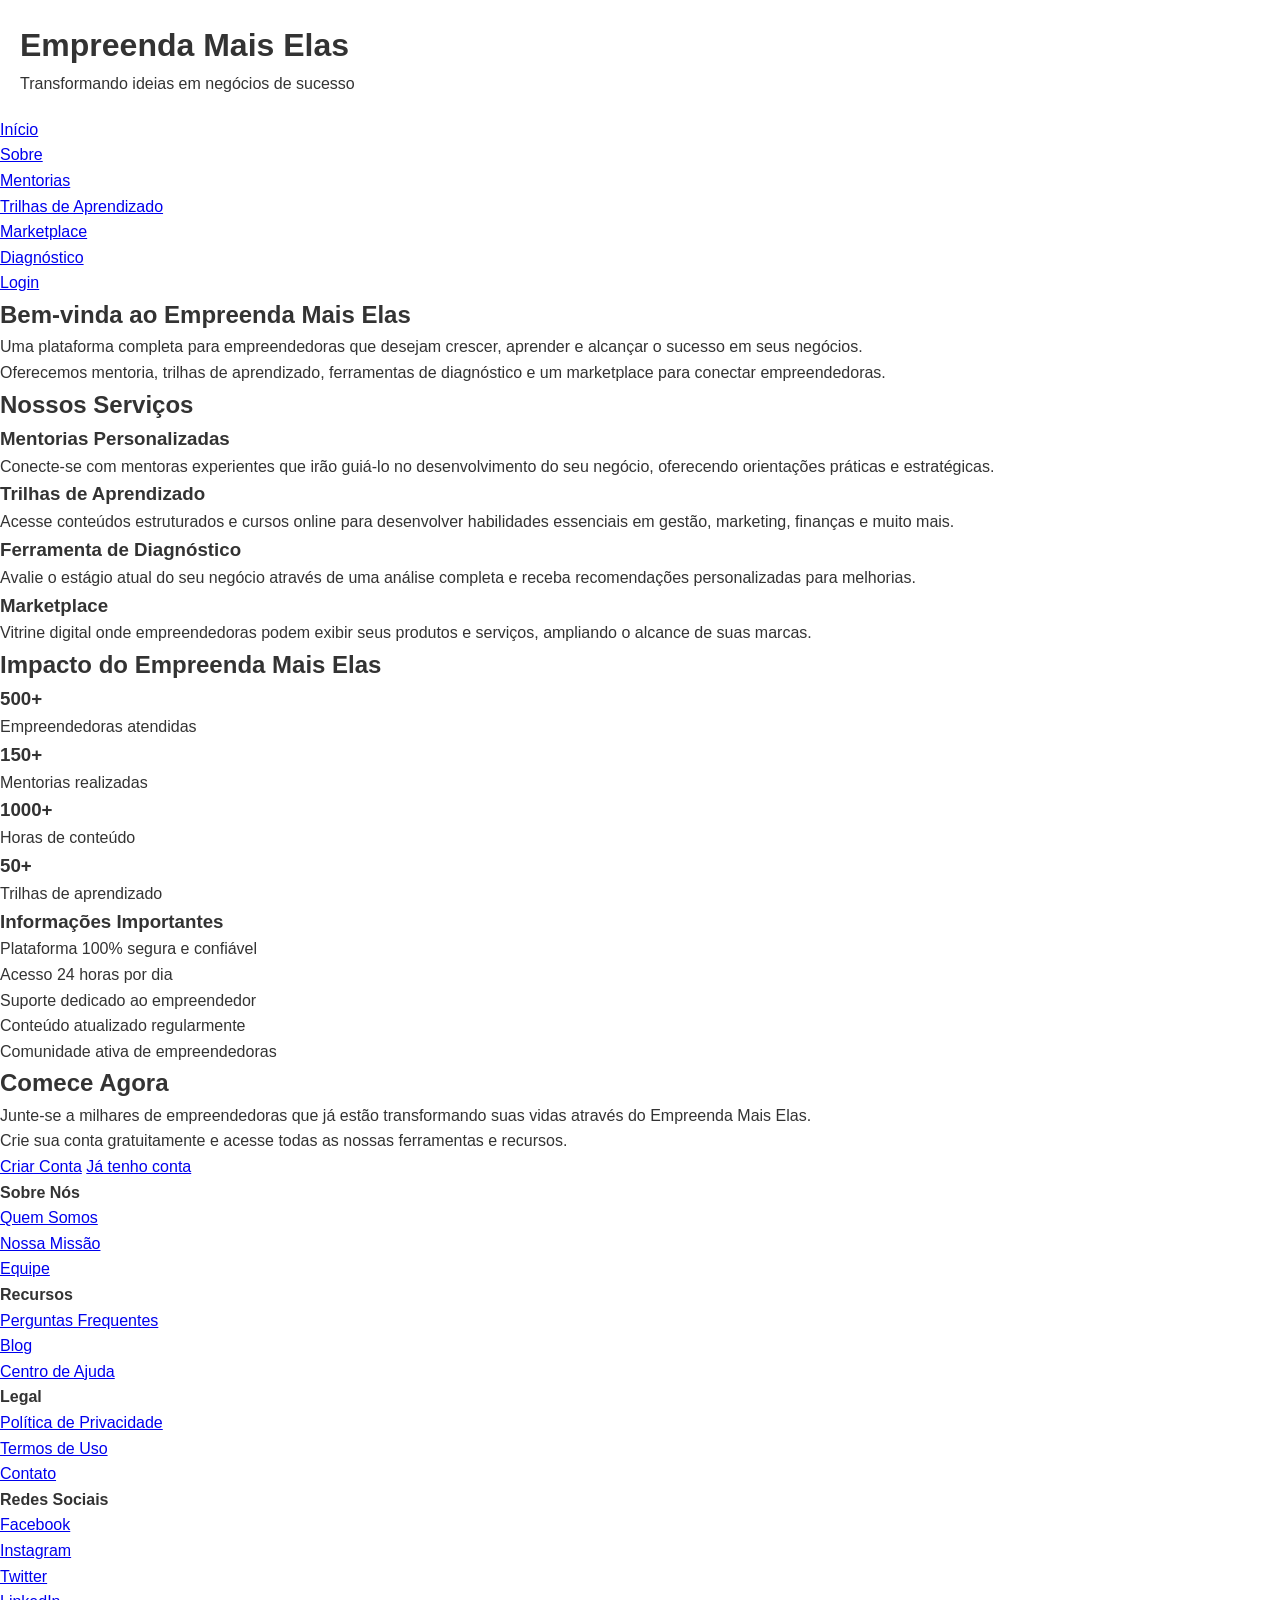
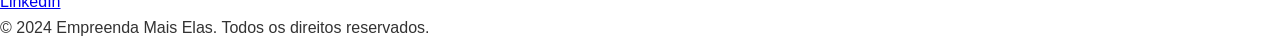
==== index.html @ ef7c49da "feat: adicionar telas em HTML/CSS do Empreenda+ Elas" ====
<!DOCTYPE html>
<html lang="pt-BR">
<head>
    <meta charset="UTF-8">
    <meta name="viewport" content="width=device-width, initial-scale=1.0">
    <meta name="description" content="Empreenda Mais Elas - Plataforma de apoio ao empreendedorismo feminino">
    <title>Empreenda Mais Elas - Plataforma de Empreendedorismo Feminino</title>
    <link rel="stylesheet" href="css/style.css">
</head>
<body>
    <!-- CABEÇALHO -->
    <header>
        <div class="container-header">
            <div class="logo">
                <h1>Empreenda Mais Elas</h1>
            </div>
            <p class="tagline">Transformando ideias em negócios de sucesso</p>
        </div>
    </header>

    <!-- NAVEGAÇÃO -->
    <nav>
        <ul>
            <li><a href="index.html">Início</a></li>
            <li><a href="paginas/sobre.html">Sobre</a></li>
            <li><a href="paginas/mentorias.html">Mentorias</a></li>
            <li><a href="paginas/trilhas.html">Trilhas de Aprendizado</a></li>
            <li><a href="paginas/marketplace.html">Marketplace</a></li>
            <li><a href="paginas/diagnostico.html">Diagnóstico</a></li>
            <li><a href="paginas/login.html">Login</a></li>
        </ul>
    </nav>

    <!-- CONTEÚDO PRINCIPAL -->
    <main>
        <!-- BANNER/SEÇÃO INTRODUTÓRIA -->
        <section class="secao-destaque">
            <h2>Bem-vinda ao Empreenda Mais Elas</h2>
            <p>Uma plataforma completa para empreendedoras que desejam crescer, aprender e alcançar o sucesso em seus negócios.</p>
            <p>Oferecemos mentoria, trilhas de aprendizado, ferramentas de diagnóstico e um marketplace para conectar empreendedoras.</p>
        </section>

        <!-- SEÇÃO DE SERVIÇOS/FUNCIONALIDADES -->
        <section class="secao-servicos">
            <h2>Nossos Serviços</h2>
            
            <article class="servico">
                <h3>Mentorias Personalizadas</h3>
                <p>Conecte-se com mentoras experientes que irão guiá-lo no desenvolvimento do seu negócio, oferecendo orientações práticas e estratégicas.</p>
            </article>

            <article class="servico">
                <h3>Trilhas de Aprendizado</h3>
                <p>Acesse conteúdos estruturados e cursos online para desenvolver habilidades essenciais em gestão, marketing, finanças e muito mais.</p>
            </article>

            <article class="servico">
                <h3>Ferramenta de Diagnóstico</h3>
                <p>Avalie o estágio atual do seu negócio através de uma análise completa e receba recomendações personalizadas para melhorias.</p>
            </article>

            <article class="servico">
                <h3>Marketplace</h3>
                <p>Vitrine digital onde empreendedoras podem exibir seus produtos e serviços, ampliando o alcance de suas marcas.</p>
            </article>
        </section>

        <!-- SEÇÃO DE ESTATÍSTICAS/NÚMEROS -->
        <section class="secao-numeros">
            <h2>Impacto do Empreenda Mais Elas</h2>
            <article class="numero">
                <h3>500+</h3>
                <p>Empreendedoras atendidas</p>
            </article>
            <article class="numero">
                <h3>150+</h3>
                <p>Mentorias realizadas</p>
            </article>
            <article class="numero">
                <h3>1000+</h3>
                <p>Horas de conteúdo</p>
            </article>
            <article class="numero">
                <h3>50+</h3>
                <p>Trilhas de aprendizado</p>
            </article>
        </section>

        <!-- SEÇÃO LATERAL COM INFORMAÇÕES ADICIONAIS -->
        <aside class="informacoes-adicionais">
            <h3>Informações Importantes</h3>
            <ul>
                <li>Plataforma 100% segura e confiável</li>
                <li>Acesso 24 horas por dia</li>
                <li>Suporte dedicado ao empreendedor</li>
                <li>Conteúdo atualizado regularmente</li>
                <li>Comunidade ativa de empreendedoras</li>
            </ul>
        </aside>

        <!-- SEÇÃO DE CHAMADA PARA AÇÃO -->
        <section class="secao-chamada-acao">
            <h2>Comece Agora</h2>
            <p>Junte-se a milhares de empreendedoras que já estão transformando suas vidas através do Empreenda Mais Elas.</p>
            <p>Crie sua conta gratuitamente e acesse todas as nossas ferramentas e recursos.</p>
            <a href="paginas/register.html" class="botao-principal">Criar Conta</a>
            <a href="paginas/login.html" class="botao-secundario">Já tenho conta</a>
        </section>
    </main>

    <!-- RODAPÉ -->
    <footer>
        <div class="rodape-conteudo">
            <section class="rodape-coluna">
                <h4>Sobre Nós</h4>
                <ul>
                    <li><a href="paginas/sobre.html">Quem Somos</a></li>
                    <li><a href="paginas/missao.html">Nossa Missão</a></li>
                    <li><a href="paginas/equipe.html">Equipe</a></li>
                </ul>
            </section>

            <section class="rodape-coluna">
                <h4>Recursos</h4>
                <ul>
                    <li><a href="paginas/faq.html">Perguntas Frequentes</a></li>
                    <li><a href="paginas/blog.html">Blog</a></li>
                    <li><a href="paginas/ajuda.html">Centro de Ajuda</a></li>
                </ul>
            </section>

            <section class="rodape-coluna">
                <h4>Legal</h4>
                <ul>
                    <li><a href="paginas/privacidade.html">Política de Privacidade</a></li>
                    <li><a href="paginas/termos.html">Termos de Uso</a></li>
                    <li><a href="paginas/contato.html">Contato</a></li>
                </ul>
            </section>

            <section class="rodape-coluna">
                <h4>Redes Sociais</h4>
                <ul>
                    <li><a href="https://facebook.com" target="_blank">Facebook</a></li>
                    <li><a href="https://instagram.com" target="_blank">Instagram</a></li>
                    <li><a href="https://twitter.com" target="_blank">Twitter</a></li>
                    <li><a href="https://linkedin.com" target="_blank">LinkedIn</a></li>
                </ul>
            </section>
        </div>

        <div class="rodape-base">
            <p>&copy; 2024 Empreenda Mais Elas. Todos os direitos reservados.</p>
        </div>
    </footer>

    <!-- SCRIPT -->
    <script src="js/script.js"></script>
</body>
</html>
---- css/style.css ----
/* ====================================
   EMPREENDA MAIS ELAS - STYLESHEET
   ==================================== */

/* Reset e Estilos Base */
* {
    margin: 0;
    padding: 0;
    box-sizing: border-box;
}

body {
    font-family: Arial, sans-serif;
    line-height: 1.6;
    color: #333;
}

.container-header {
    padding: 20px;
}

/* Estilos a serem desenvolvidos nas próximas etapas */
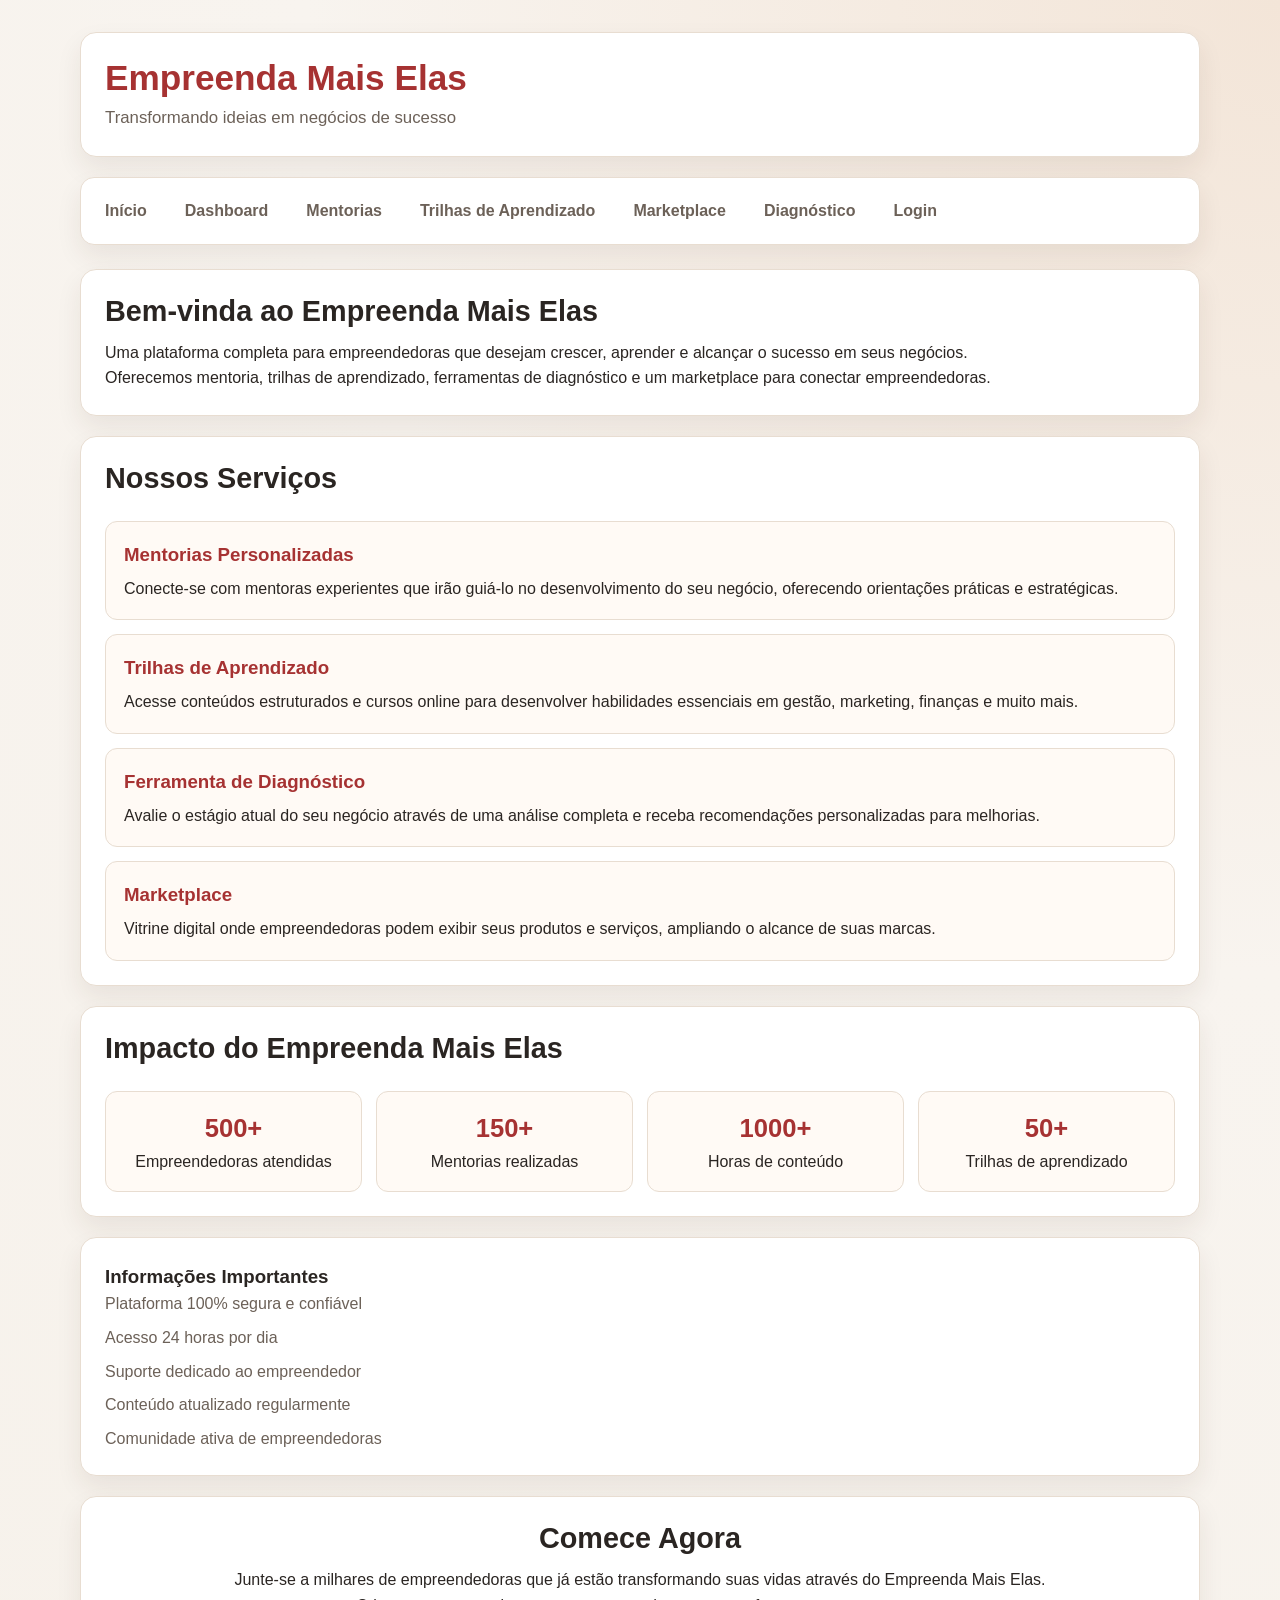
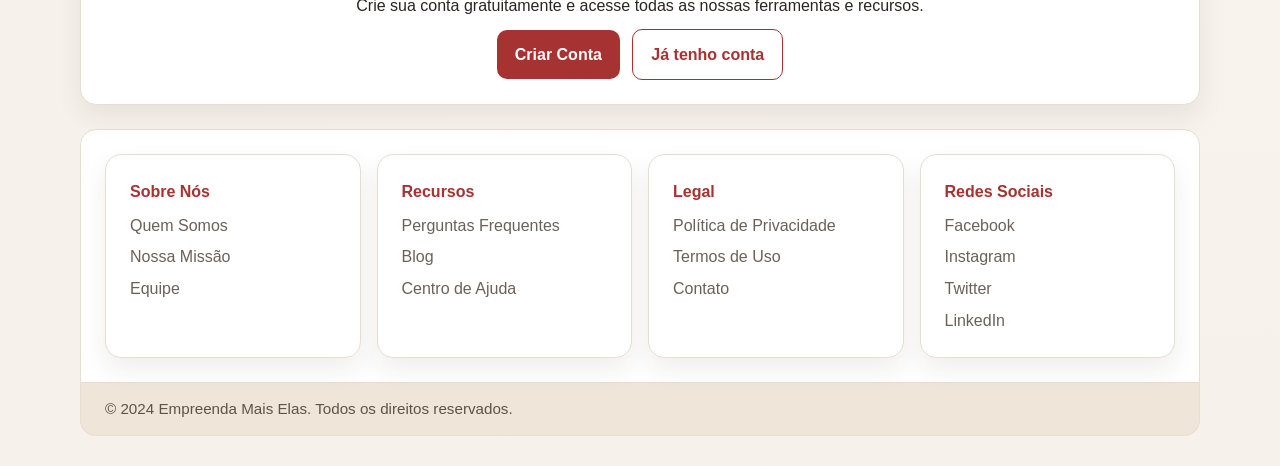
==== commit b3ab63e6: "refatoração e responsividade" ====
--- a/index.html
+++ b/index.html
@@ -22,7 +22,7 @@
     <nav>
         <ul>
             <li><a href="index.html">Início</a></li>
-            <li><a href="paginas/sobre.html">Sobre</a></li>
+            <li><a href="paginas/dashboard.html">Dashboard</a></li>
             <li><a href="paginas/mentorias.html">Mentorias</a></li>
             <li><a href="paginas/trilhas.html">Trilhas de Aprendizado</a></li>
             <li><a href="paginas/marketplace.html">Marketplace</a></li>
@@ -114,27 +114,27 @@
             <section class="rodape-coluna">
                 <h4>Sobre Nós</h4>
                 <ul>
-                    <li><a href="paginas/sobre.html">Quem Somos</a></li>
-                    <li><a href="paginas/missao.html">Nossa Missão</a></li>
-                    <li><a href="paginas/equipe.html">Equipe</a></li>
+                    <li><a href="index.html">Quem Somos</a></li>
+                    <li><a href="index.html">Nossa Missão</a></li>
+                    <li><a href="index.html">Equipe</a></li>
                 </ul>
             </section>
 
             <section class="rodape-coluna">
                 <h4>Recursos</h4>
                 <ul>
-                    <li><a href="paginas/faq.html">Perguntas Frequentes</a></li>
-                    <li><a href="paginas/blog.html">Blog</a></li>
-                    <li><a href="paginas/ajuda.html">Centro de Ajuda</a></li>
+                    <li><a href="paginas/trilhas.html">Perguntas Frequentes</a></li>
+                    <li><a href="paginas/marketplace.html">Blog</a></li>
+                    <li><a href="paginas/mentorias.html">Centro de Ajuda</a></li>
                 </ul>
             </section>
 
             <section class="rodape-coluna">
                 <h4>Legal</h4>
                 <ul>
-                    <li><a href="paginas/privacidade.html">Política de Privacidade</a></li>
-                    <li><a href="paginas/termos.html">Termos de Uso</a></li>
-                    <li><a href="paginas/contato.html">Contato</a></li>
+                    <li><a href="paginas/register.html">Política de Privacidade</a></li>
+                    <li><a href="paginas/login.html">Termos de Uso</a></li>
+                    <li><a href="paginas/dashboard.html">Contato</a></li>
                 </ul>
             </section>
 
--- a/css/style.css
+++ b/css/style.css
@@ -1,22 +1,299 @@
-/* ====================================
-   EMPREENDA MAIS ELAS - STYLESHEET
-   ==================================== */
-
-/* Reset e Estilos Base */
 * {
     margin: 0;
     padding: 0;
     box-sizing: border-box;
 }
 
+:root {
+    --bg: #f8f4ef;
+    --surface: #ffffff;
+    --surface-2: #fffaf5;
+    --text: #2a2522;
+    --muted: #6c6158;
+    --primary: #a63232;
+    --primary-dark: #842525;
+    --border: #e8ddd1;
+    --shadow: 0 12px 26px rgba(62, 34, 20, 0.08);
+}
+
+html,
 body {
-    font-family: Arial, sans-serif;
+    width: 100%;
+    overflow-x: hidden;
+}
+
+body {
+    font-family: "Segoe UI", Tahoma, Geneva, Verdana, sans-serif;
     line-height: 1.6;
-    color: #333;
+    color: var(--text);
+    background: radial-gradient(circle at top right, #f3e5d8 0%, var(--bg) 40%, #f6f1ea 100%);
+}
+
+img {
+    max-width: 100%;
+    height: auto;
+    display: block;
+}
+
+a {
+    color: inherit;
+}
+
+header,
+main,
+footer {
+    width: min(1120px, 92vw);
+    margin: 0 auto;
+}
+
+header {
+    padding: 32px 0 20px;
 }
 
 .container-header {
-    padding: 20px;
-}
-
-/* Estilos a serem desenvolvidos nas próximas etapas */
+    background: var(--surface);
+    border: 1px solid var(--border);
+    border-radius: 16px;
+    box-shadow: var(--shadow);
+    padding: 24px;
+}
+
+.logo h1 {
+    font-size: clamp(1.6rem, 2.8vw, 2.2rem);
+    line-height: 1.2;
+    color: var(--primary);
+}
+
+.tagline {
+    color: var(--muted);
+    margin-top: 6px;
+    font-size: clamp(0.95rem, 1.8vw, 1.05rem);
+}
+
+nav {
+    width: min(1120px, 92vw);
+    margin: 0 auto 24px;
+}
+
+nav ul {
+    list-style: none;
+    display: flex;
+    flex-wrap: wrap;
+    gap: 10px;
+    background: var(--surface);
+    border: 1px solid var(--border);
+    border-radius: 14px;
+    padding: 10px;
+    box-shadow: var(--shadow);
+}
+
+nav a {
+    display: block;
+    text-decoration: none;
+    padding: 10px 14px;
+    border-radius: 10px;
+    color: var(--muted);
+    font-weight: 600;
+}
+
+nav a:hover,
+nav a:focus-visible {
+    background: #faece6;
+    color: var(--primary);
+}
+
+main {
+    display: grid;
+    gap: 20px;
+    margin-bottom: 24px;
+}
+
+section,
+aside {
+    background: var(--surface);
+    border: 1px solid var(--border);
+    border-radius: 16px;
+    padding: 24px;
+    box-shadow: var(--shadow);
+}
+
+h2 {
+    font-size: clamp(1.25rem, 2.5vw, 1.8rem);
+    line-height: 1.25;
+    margin-bottom: 10px;
+}
+
+.secao-servicos {
+    display: grid;
+    gap: 14px;
+}
+
+.servico {
+    border: 1px solid var(--border);
+    border-radius: 12px;
+    padding: 18px;
+    background: var(--surface-2);
+}
+
+.servico h3 {
+    margin-bottom: 6px;
+    color: var(--primary);
+}
+
+.secao-numeros {
+    display: grid;
+    grid-template-columns: repeat(4, minmax(140px, 1fr));
+    gap: 14px;
+}
+
+.secao-numeros h2 {
+    grid-column: 1 / -1;
+}
+
+.numero {
+    border: 1px solid var(--border);
+    border-radius: 12px;
+    padding: 16px;
+    text-align: center;
+    background: var(--surface-2);
+}
+
+.numero h3 {
+    font-size: 1.6rem;
+    color: var(--primary);
+}
+
+.informacoes-adicionais ul {
+    list-style: none;
+    display: grid;
+    gap: 8px;
+    color: var(--muted);
+}
+
+.secao-chamada-acao {
+    text-align: center;
+}
+
+.botao-principal,
+.botao-secundario {
+    display: inline-block;
+    margin-top: 10px;
+    padding: 12px 18px;
+    border-radius: 10px;
+    text-decoration: none;
+    font-weight: 700;
+}
+
+.botao-principal {
+    background: var(--primary);
+    color: #fff;
+    margin-right: 8px;
+}
+
+.botao-principal:hover {
+    background: var(--primary-dark);
+}
+
+.botao-secundario {
+    border: 1px solid var(--primary);
+    color: var(--primary);
+    background: #fff;
+}
+
+footer {
+    margin-bottom: 30px;
+}
+
+.rodape-conteudo {
+    display: grid;
+    grid-template-columns: repeat(4, minmax(160px, 1fr));
+    gap: 16px;
+    background: var(--surface);
+    border: 1px solid var(--border);
+    border-radius: 16px 16px 0 0;
+    padding: 24px;
+}
+
+.rodape-coluna h4 {
+    margin-bottom: 8px;
+    color: var(--primary);
+}
+
+.rodape-coluna ul {
+    list-style: none;
+    display: grid;
+    gap: 6px;
+}
+
+.rodape-coluna a {
+    text-decoration: none;
+    color: var(--muted);
+}
+
+.rodape-coluna a:hover {
+    color: var(--primary);
+}
+
+.rodape-base {
+    background: #f0e5d9;
+    border: 1px solid var(--border);
+    border-top: none;
+    border-radius: 0 0 16px 16px;
+    padding: 14px 24px;
+    color: #5f5247;
+    font-size: 0.95rem;
+}
+
+@media (max-width: 900px) {
+    .secao-numeros {
+        grid-template-columns: repeat(2, minmax(130px, 1fr));
+    }
+
+    .rodape-conteudo {
+        grid-template-columns: repeat(2, minmax(150px, 1fr));
+    }
+}
+
+@media (max-width: 700px) {
+    header,
+    main,
+    nav,
+    footer {
+        width: 94vw;
+    }
+
+    .container-header,
+    section,
+    aside {
+        padding: 18px;
+    }
+
+    nav ul {
+        gap: 8px;
+    }
+
+    nav li {
+        flex: 1 1 calc(50% - 8px);
+    }
+
+    nav a {
+        text-align: center;
+        padding: 10px;
+    }
+
+    .secao-numeros {
+        grid-template-columns: 1fr;
+    }
+
+    .botao-principal,
+    .botao-secundario {
+        width: 100%;
+        margin-right: 0;
+    }
+
+    .rodape-conteudo {
+        grid-template-columns: 1fr;
+    }
+}
+
+
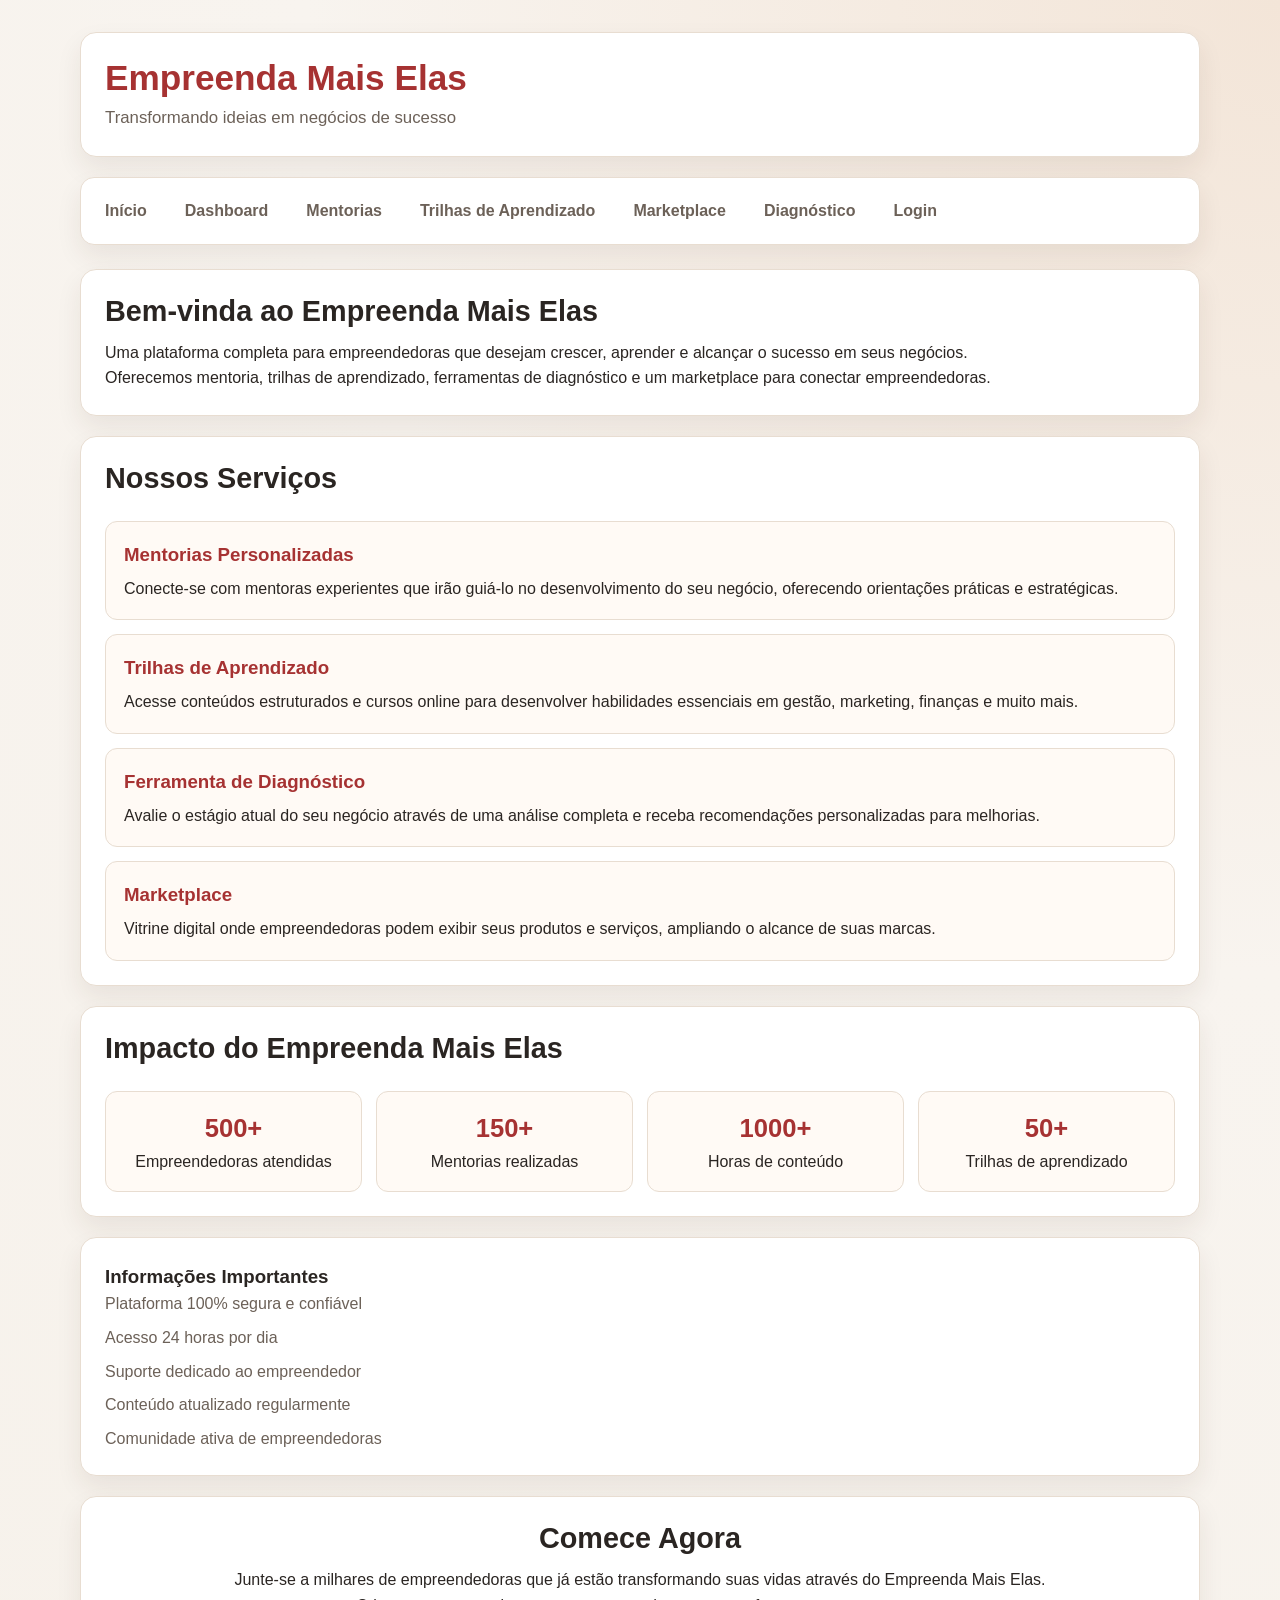
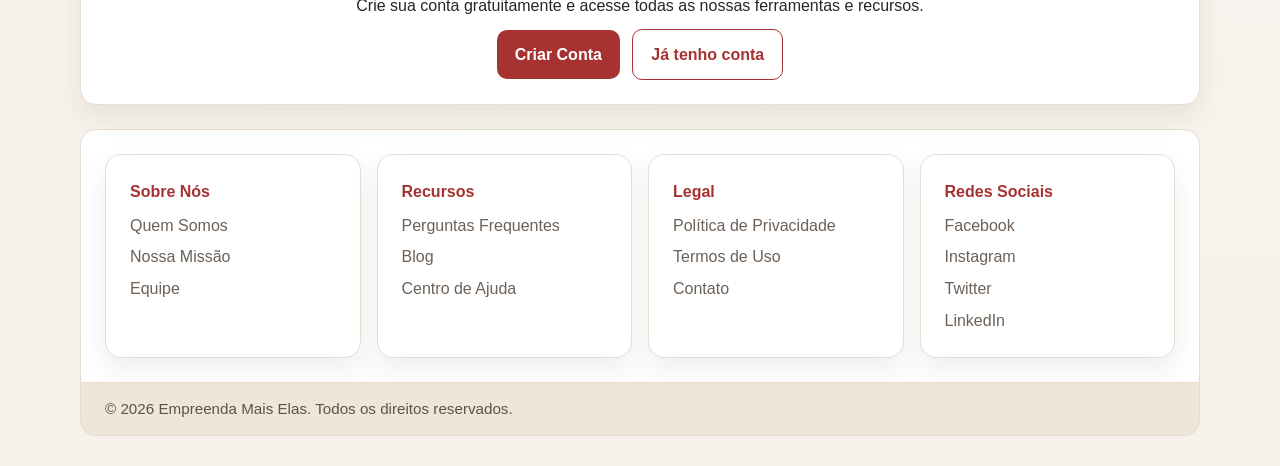
==== commit eb87bdbb: "atualizando dados" ====
--- a/index.html
+++ b/index.html
@@ -150,7 +150,7 @@
         </div>
 
         <div class="rodape-base">
-            <p>&copy; 2024 Empreenda Mais Elas. Todos os direitos reservados.</p>
+            <p>&copy; 2026 Empreenda Mais Elas. Todos os direitos reservados.</p>
         </div>
     </footer>
 
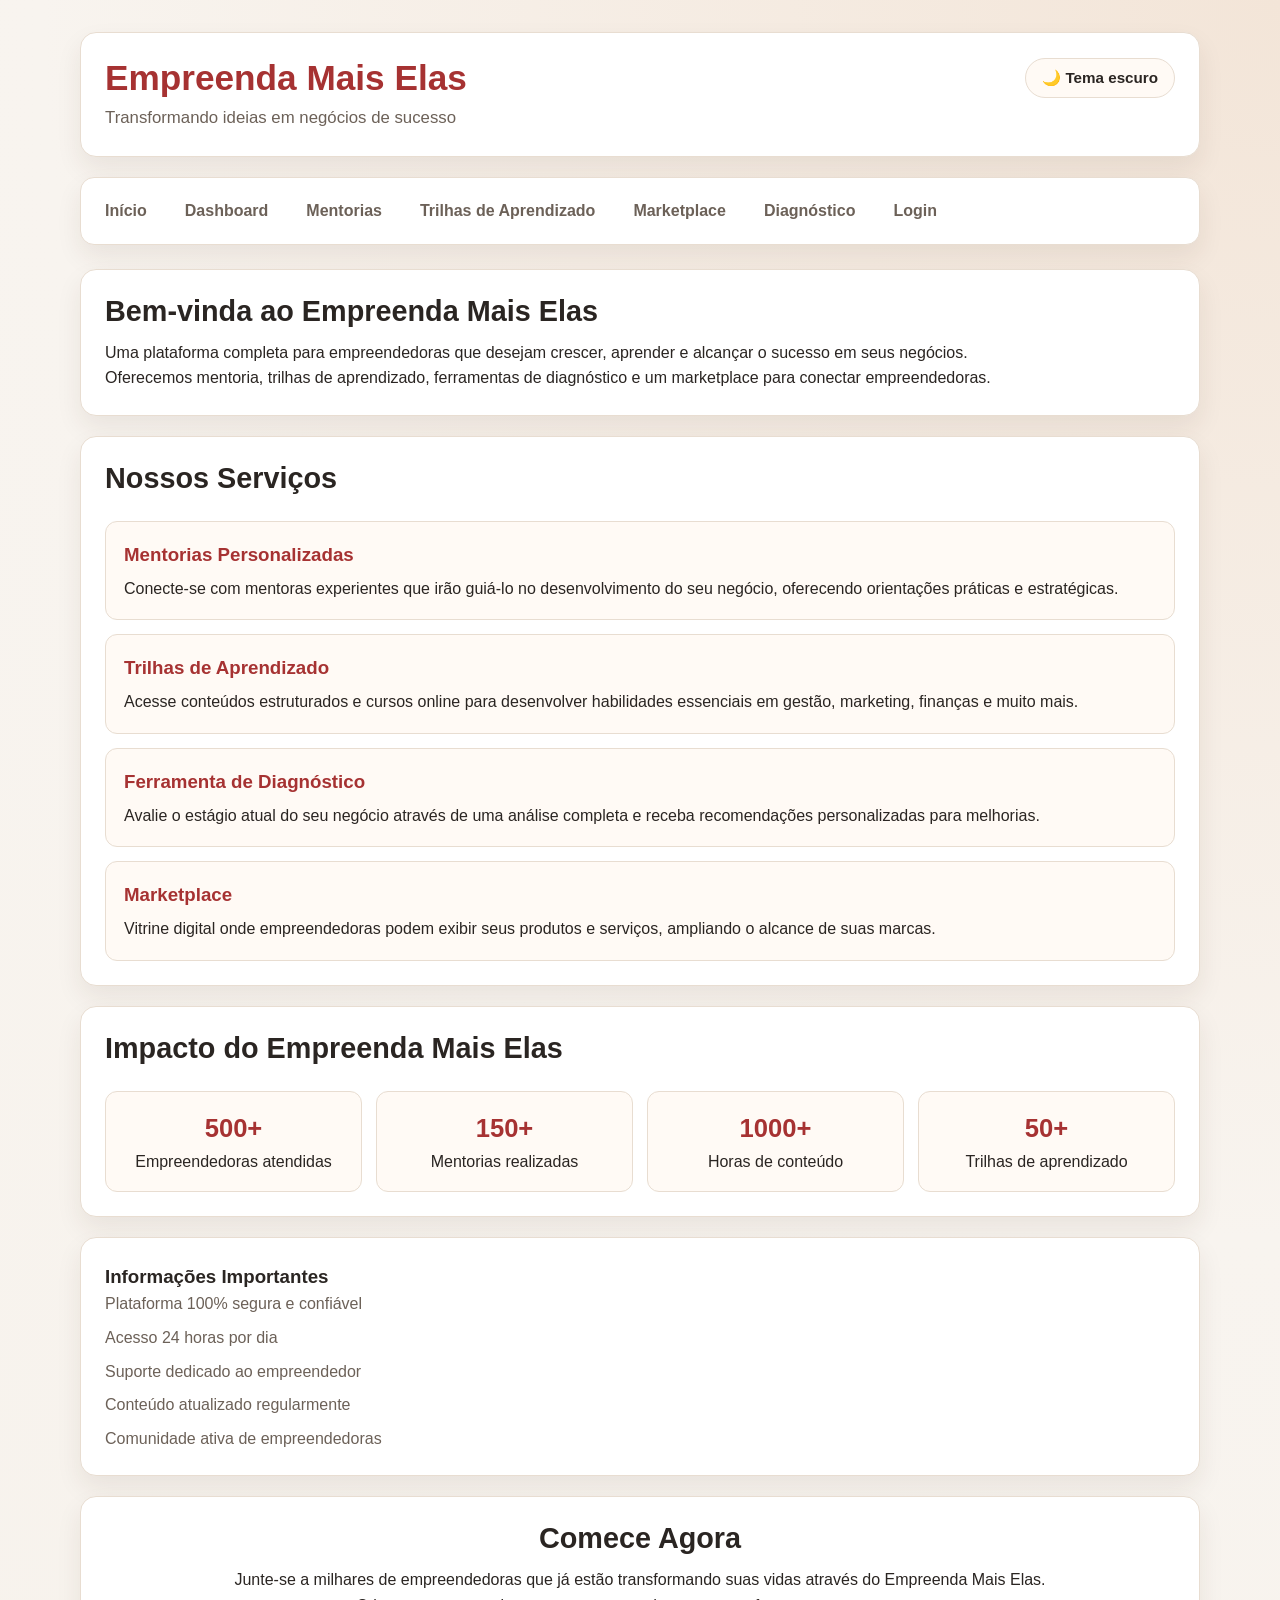
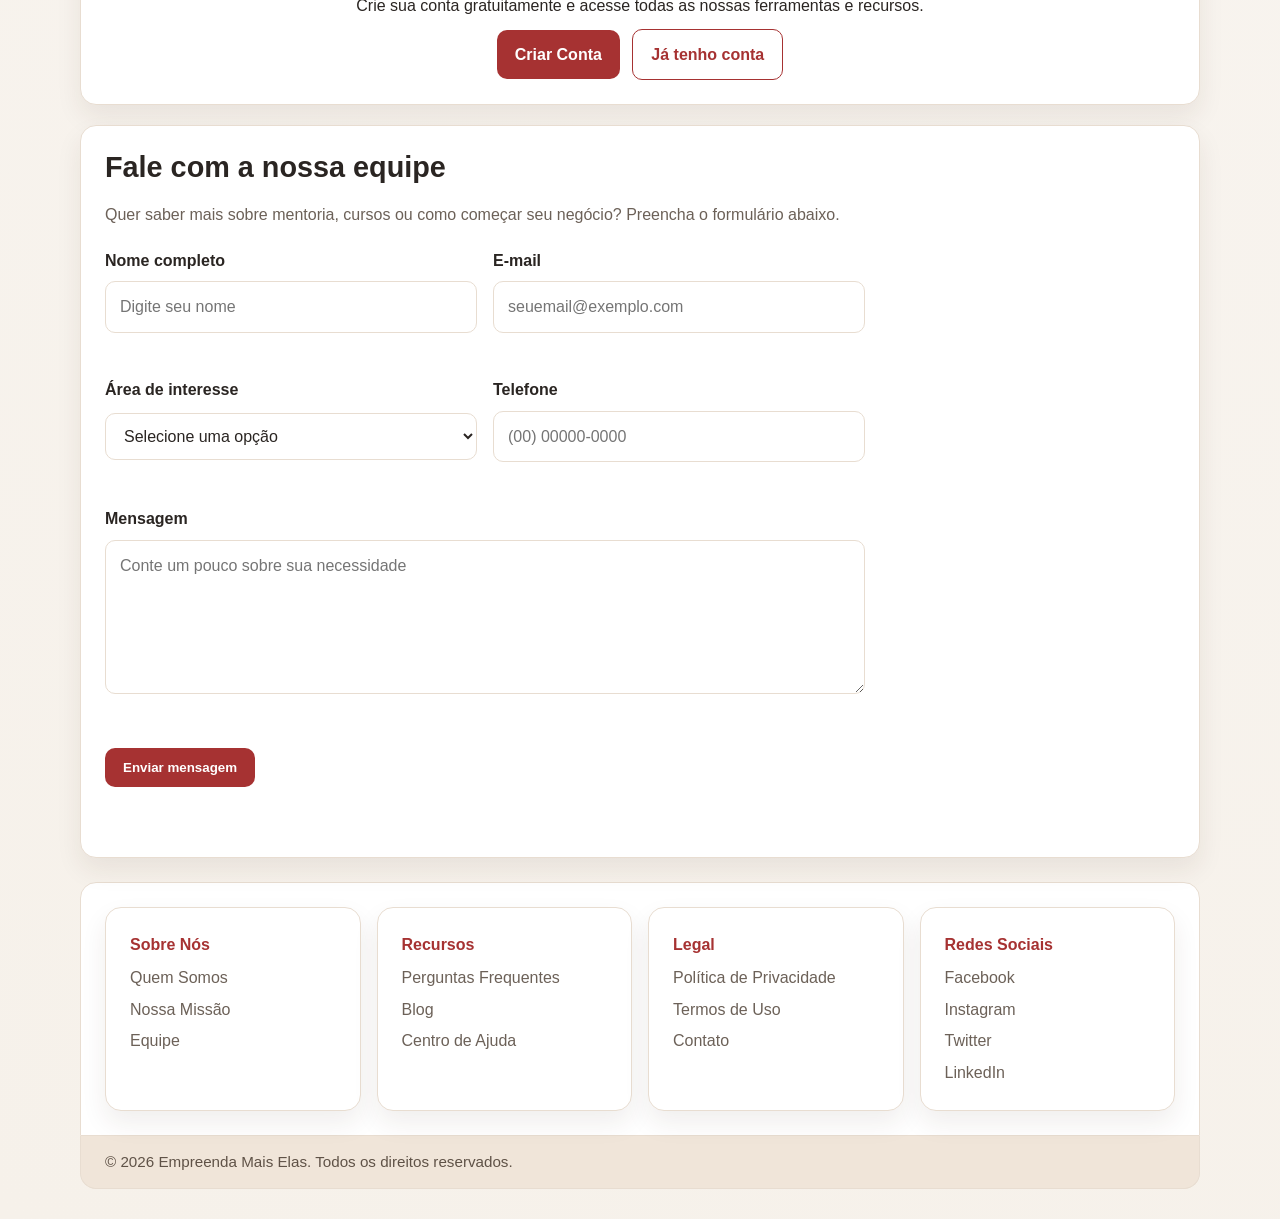
==== commit 85b6b22a: "feat: Adicionado formulário e interação ao projeto Web" ====
--- a/index.html
+++ b/index.html
@@ -11,8 +11,11 @@
     <!-- CABEÇALHO -->
     <header>
         <div class="container-header">
-            <div class="logo">
-                <h1>Empreenda Mais Elas</h1>
+            <div class="header-topo">
+                <div class="logo">
+                    <h1>Empreenda Mais Elas</h1>
+                </div>
+                <button class="theme-toggle" type="button" aria-label="Alternar tema">🌙 Tema escuro</button>
             </div>
             <p class="tagline">Transformando ideias em negócios de sucesso</p>
         </div>
@@ -106,6 +109,60 @@
             <a href="paginas/register.html" class="botao-principal">Criar Conta</a>
             <a href="paginas/login.html" class="botao-secundario">Já tenho conta</a>
         </section>
+
+        <!-- FORMULÁRIO DE CONTATO -->
+        <section class="secao-contato" aria-labelledby="titulo-contato">
+            <div class="secao-contato-header">
+                <h2 id="titulo-contato">Fale com a nossa equipe</h2>
+                <p>Quer saber mais sobre mentoria, cursos ou como começar seu negócio? Preencha o formulário abaixo.</p>
+            </div>
+
+            <form id="formulario-contato" novalidate>
+                <div class="campo-duplo">
+                    <div class="campo">
+                        <label for="nome">Nome completo</label>
+                        <input type="text" id="nome" name="nome" placeholder="Digite seu nome" required>
+                        <small class="mensagem-erro" data-error-for="nome"></small>
+                    </div>
+
+                    <div class="campo">
+                        <label for="email">E-mail</label>
+                        <input type="email" id="email" name="email" placeholder="seuemail@exemplo.com" required>
+                        <small class="mensagem-erro" data-error-for="email"></small>
+                    </div>
+                </div>
+
+                <div class="campo-duplo">
+                    <div class="campo">
+                        <label for="interesse">Área de interesse</label>
+                        <select id="interesse" name="interesse" required>
+                            <option value="">Selecione uma opção</option>
+                            <option value="mentoria">Mentoria</option>
+                            <option value="trilhas">Trilhas de aprendizagem</option>
+                            <option value="diagnostico">Diagnóstico de negócios</option>
+                            <option value="marketplace">Marketplace</option>
+                            <option value="outro">Outro</option>
+                        </select>
+                        <small class="mensagem-erro" data-error-for="interesse"></small>
+                    </div>
+
+                    <div class="campo">
+                        <label for="telefone">Telefone</label>
+                        <input type="tel" id="telefone" name="telefone" placeholder="(00) 00000-0000">
+                        <small class="mensagem-erro" data-error-for="telefone"></small>
+                    </div>
+                </div>
+
+                <div class="campo">
+                    <label for="mensagem">Mensagem</label>
+                    <textarea id="mensagem" name="mensagem" rows="5" placeholder="Conte um pouco sobre sua necessidade" required></textarea>
+                    <small class="mensagem-erro" data-error-for="mensagem"></small>
+                </div>
+
+                <button type="submit" class="botao-principal botao-envio">Enviar mensagem</button>
+                <p id="statusMensagem" class="status-mensagem" aria-live="polite"></p>
+            </form>
+        </section>
     </main>
 
     <!-- RODAPÉ -->
--- a/css/style.css
+++ b/css/style.css
@@ -14,6 +14,26 @@
     --primary-dark: #842525;
     --border: #e8ddd1;
     --shadow: 0 12px 26px rgba(62, 34, 20, 0.08);
+    --success: #1d8b59;
+    --danger: #c93d3d;
+    --input-bg: #fff;
+    --button-text: #ffffff;
+}
+
+body.dark-theme {
+    --bg: #1a1515;
+    --surface: #251f1f;
+    --surface-2: #2d2424;
+    --text: #f7efe9;
+    --muted: #d9c8bb;
+    --primary: #ff9b9b;
+    --primary-dark: #f38080;
+    --border: #433838;
+    --shadow: 0 12px 26px rgba(12, 8, 8, 0.4);
+    --success: #7ad0a5;
+    --danger: #ff8a8a;
+    --input-bg: #1f1a1a;
+    --button-text: #1d1515;
 }
 
 html,
@@ -27,6 +47,7 @@
     line-height: 1.6;
     color: var(--text);
     background: radial-gradient(circle at top right, #f3e5d8 0%, var(--bg) 40%, #f6f1ea 100%);
+    transition: background 0.3s ease, color 0.3s ease;
 }
 
 img {
@@ -58,10 +79,34 @@
     padding: 24px;
 }
 
+.header-topo {
+    display: flex;
+    align-items: center;
+    justify-content: space-between;
+    gap: 16px;
+}
+
 .logo h1 {
     font-size: clamp(1.6rem, 2.8vw, 2.2rem);
     line-height: 1.2;
     color: var(--primary);
+}
+
+.theme-toggle {
+    border: 1px solid var(--border);
+    background: var(--surface-2);
+    color: var(--text);
+    border-radius: 999px;
+    padding: 10px 16px;
+    font-size: 0.95rem;
+    font-weight: 700;
+    cursor: pointer;
+    transition: transform 0.2s ease, background 0.2s ease;
+}
+
+.theme-toggle:hover {
+    transform: translateY(-1px);
+    background: rgba(166, 50, 50, 0.08);
 }
 
 .tagline {
@@ -186,7 +231,7 @@
 
 .botao-principal {
     background: var(--primary);
-    color: #fff;
+    color: var(--button-text);
     margin-right: 8px;
 }
 
@@ -197,7 +242,100 @@
 .botao-secundario {
     border: 1px solid var(--primary);
     color: var(--primary);
-    background: #fff;
+    background: var(--surface);
+}
+
+.secao-contato {
+    display: grid;
+    gap: 20px;
+}
+
+.secao-contato-header {
+    display: grid;
+    gap: 6px;
+}
+
+.secao-contato-header p {
+    color: var(--muted);
+}
+
+#formulario-contato {
+    display: grid;
+    gap: 18px;
+    width: min(100%, 760px);
+}
+
+.campo-duplo {
+    display: grid;
+    grid-template-columns: repeat(2, minmax(0, 1fr));
+    gap: 16px;
+}
+
+.campo {
+    display: grid;
+    gap: 8px;
+}
+
+label {
+    font-weight: 700;
+    color: var(--text);
+}
+
+input,
+select,
+textarea {
+    width: 100%;
+    border: 1px solid var(--border);
+    border-radius: 10px;
+    padding: 12px 14px;
+    font: inherit;
+    color: var(--text);
+    background: var(--input-bg);
+    transition: border-color 0.2s ease, box-shadow 0.2s ease;
+}
+
+input:focus,
+select:focus,
+textarea:focus {
+    outline: none;
+    border-color: var(--primary);
+    box-shadow: 0 0 0 3px rgba(166, 50, 50, 0.12);
+}
+
+textarea {
+    resize: vertical;
+    min-height: 130px;
+}
+
+.mensagem-erro {
+    min-height: 18px;
+    color: var(--danger);
+    font-size: 0.82rem;
+}
+
+.input-error {
+    border-color: var(--danger);
+    box-shadow: 0 0 0 3px rgba(201, 61, 61, 0.08);
+}
+
+.status-mensagem {
+    min-height: 24px;
+    font-weight: 700;
+    margin-top: 4px;
+}
+
+.status-mensagem.sucesso {
+    color: var(--success);
+}
+
+.status-mensagem.erro {
+    color: var(--danger);
+}
+
+.botao-envio {
+    width: fit-content;
+    border: none;
+    cursor: pointer;
 }
 
 footer {
@@ -268,6 +406,11 @@
         padding: 18px;
     }
 
+    .header-topo {
+        align-items: flex-start;
+        flex-direction: column;
+    }
+
     nav ul {
         gap: 8px;
     }
@@ -285,8 +428,13 @@
         grid-template-columns: 1fr;
     }
 
+    .campo-duplo {
+        grid-template-columns: 1fr;
+    }
+
     .botao-principal,
-    .botao-secundario {
+    .botao-secundario,
+    .botao-envio {
         width: 100%;
         margin-right: 0;
     }
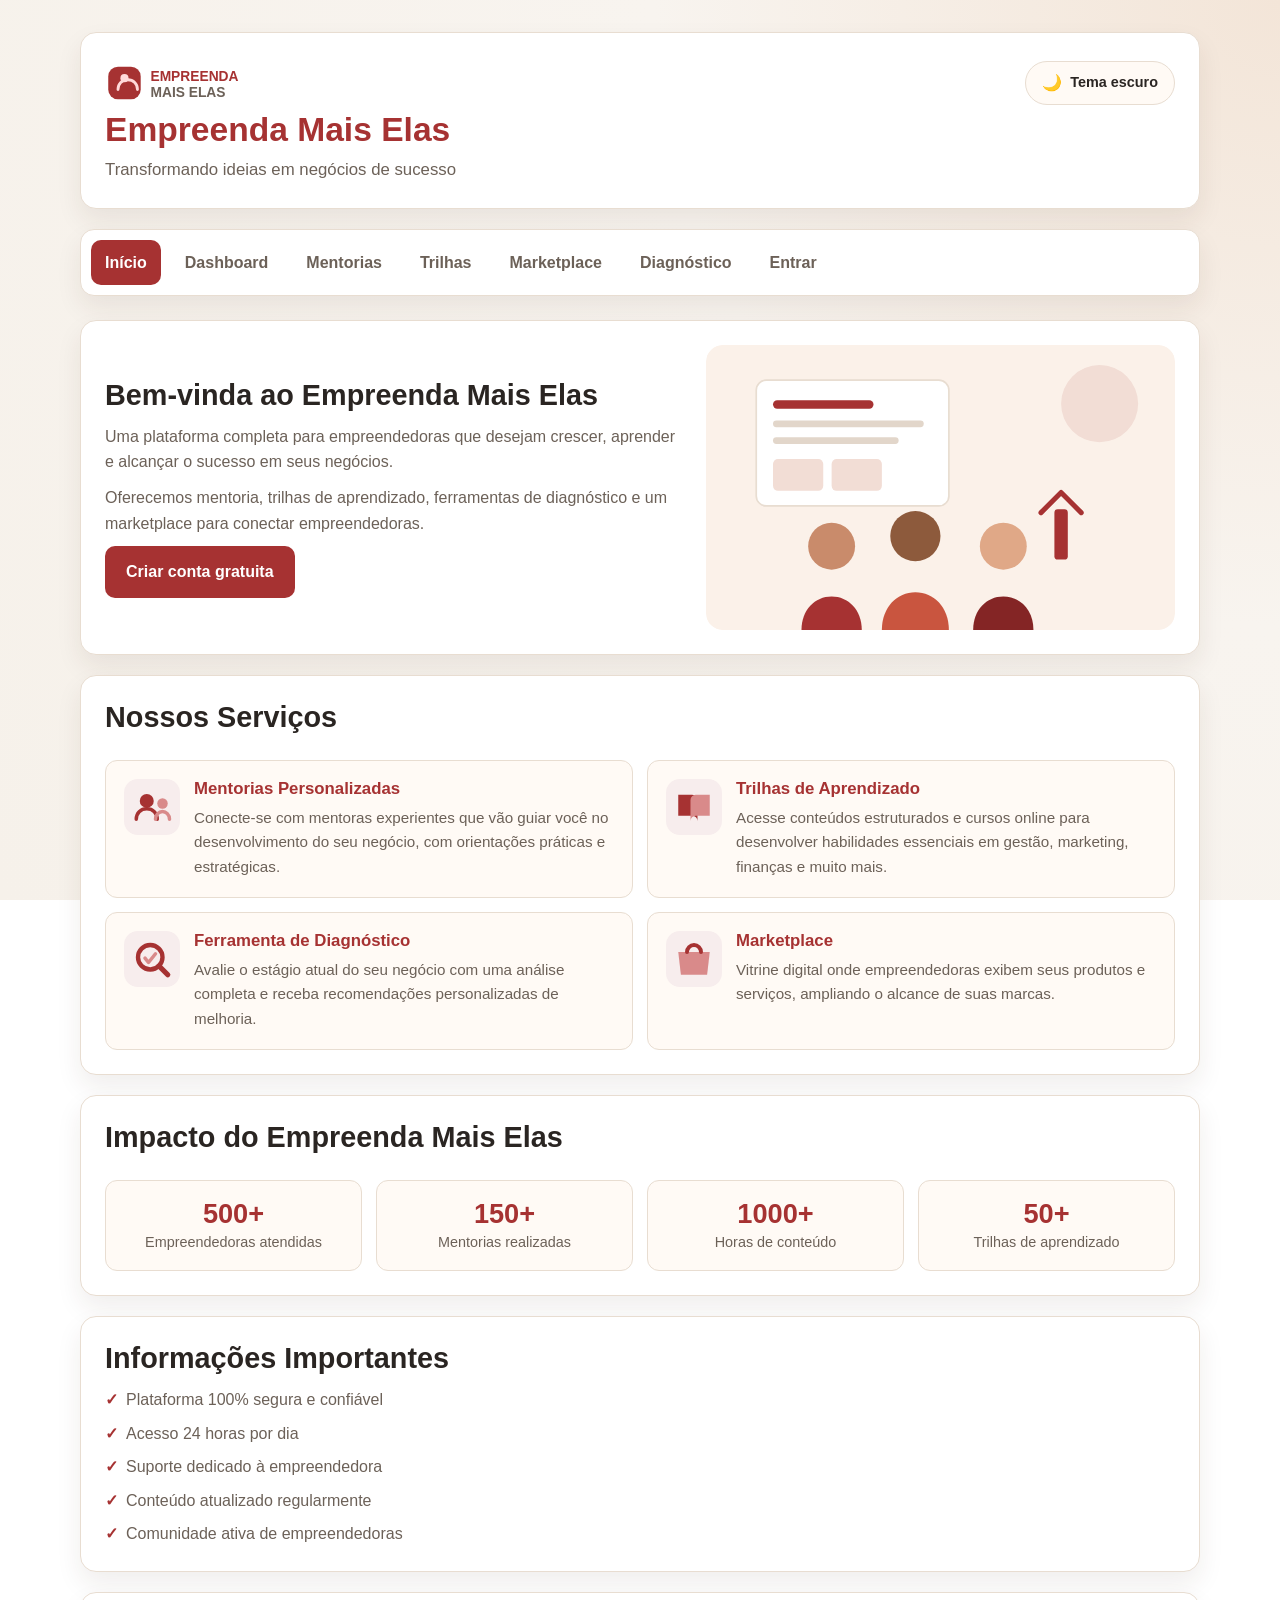
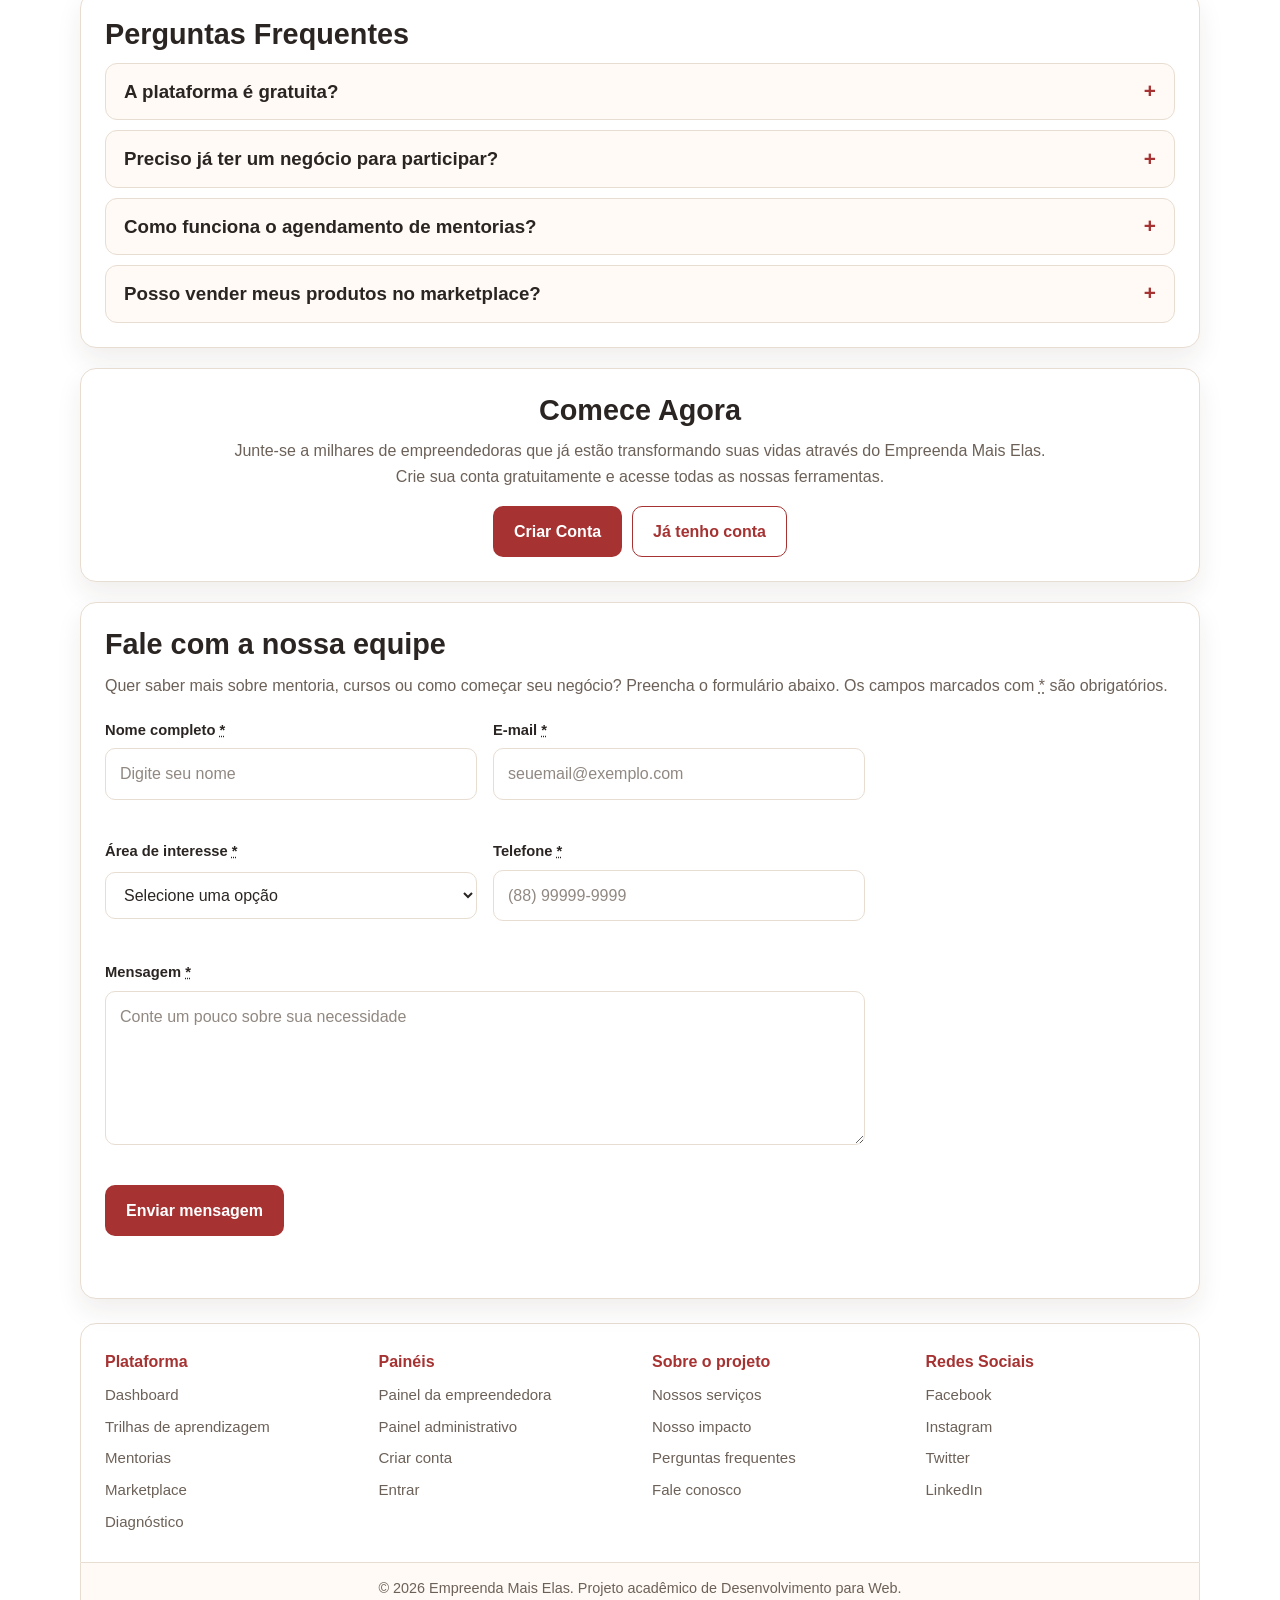
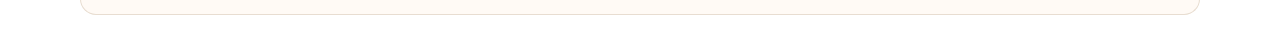
==== commit 9bc73159: "atualiza modelagem das paginas" ====
--- a/index.html
+++ b/index.html
@@ -1,217 +1,358 @@
 <!DOCTYPE html>
 <html lang="pt-BR">
+
 <head>
     <meta charset="UTF-8">
     <meta name="viewport" content="width=device-width, initial-scale=1.0">
-    <meta name="description" content="Empreenda Mais Elas - Plataforma de apoio ao empreendedorismo feminino">
+    <meta name="description"
+        content="Empreenda Mais Elas - plataforma de apoio ao empreendedorismo feminino com mentorias, trilhas de aprendizado, diagnostico de negocios e marketplace.">
     <title>Empreenda Mais Elas - Plataforma de Empreendedorismo Feminino</title>
-    <link rel="stylesheet" href="css/style.css">
+
+    <link rel="icon" href="img/logo-simbolo.svg" type="image/svg+xml">
+    <link rel="stylesheet" href="css/base.css">
+    <link rel="stylesheet" href="css/home.css">
+
+    <!-- Sem "defer": o tema precisa ser aplicado antes da pagina pintar -->
+    <script src="js/tema.js"></script>
 </head>
+
 <body>
-    <!-- CABEÇALHO -->
-    <header>
-        <div class="container-header">
-            <div class="header-topo">
-                <div class="logo">
-                    <h1>Empreenda Mais Elas</h1>
-                </div>
-                <button class="theme-toggle" type="button" aria-label="Alternar tema">🌙 Tema escuro</button>
-            </div>
-            <p class="tagline">Transformando ideias em negócios de sucesso</p>
+    <a class="pular-para-conteudo" href="#conteudo">Pular para o conteúdo</a>
+
+    <!-- ================= CABEÇALHO ================= -->
+    <header class="cabecalho-site">
+        <div class="cabecalho-caixa">
+            <div class="cabecalho-topo">
+                <a class="logo-marca" href="index.html">
+                    <img src="img/logo.svg" alt="Empreenda Mais Elas - página inicial">
+                    <span class="somente-leitor-tela">Página inicial</span>
+                </a>
+
+                <button type="button" class="botao-tema" aria-pressed="false"
+                    aria-label="Mudar para o tema escuro">
+                    <span class="icone-tema" aria-hidden="true">🌙</span>
+                    <span class="texto-tema">Tema escuro</span>
+                </button>
+            </div>
+
+            <h1 class="titulo-site">Empreenda Mais Elas</h1>
+            <p class="subtitulo-site">Transformando ideias em negócios de sucesso</p>
         </div>
     </header>
 
-    <!-- NAVEGAÇÃO -->
-    <nav>
-        <ul>
-            <li><a href="index.html">Início</a></li>
+    <!-- ================= NAVEGAÇÃO ================= -->
+    <nav class="menu-principal" aria-label="Navegação principal">
+        <ul class="menu-lista">
+            <li><a href="index.html" aria-current="page">Início</a></li>
             <li><a href="paginas/dashboard.html">Dashboard</a></li>
             <li><a href="paginas/mentorias.html">Mentorias</a></li>
-            <li><a href="paginas/trilhas.html">Trilhas de Aprendizado</a></li>
+            <li><a href="paginas/trilhas.html">Trilhas</a></li>
             <li><a href="paginas/marketplace.html">Marketplace</a></li>
             <li><a href="paginas/diagnostico.html">Diagnóstico</a></li>
-            <li><a href="paginas/login.html">Login</a></li>
+            <li><a href="paginas/login.html">Entrar</a></li>
         </ul>
     </nav>
 
-    <!-- CONTEÚDO PRINCIPAL -->
-    <main>
-        <!-- BANNER/SEÇÃO INTRODUTÓRIA -->
-        <section class="secao-destaque">
-            <h2>Bem-vinda ao Empreenda Mais Elas</h2>
-            <p>Uma plataforma completa para empreendedoras que desejam crescer, aprender e alcançar o sucesso em seus negócios.</p>
-            <p>Oferecemos mentoria, trilhas de aprendizado, ferramentas de diagnóstico e um marketplace para conectar empreendedoras.</p>
-        </section>
-
-        <!-- SEÇÃO DE SERVIÇOS/FUNCIONALIDADES -->
-        <section class="secao-servicos">
-            <h2>Nossos Serviços</h2>
-            
+    <!-- ================= CONTEÚDO PRINCIPAL ================= -->
+    <main class="conteudo-site" id="conteudo">
+
+        <!-- Banner de apresentação -->
+        <section class="cartao secao-destaque" aria-labelledby="titulo-boas-vindas">
+            <div>
+                <h2 id="titulo-boas-vindas">Bem-vinda ao Empreenda Mais Elas</h2>
+                <p>Uma plataforma completa para empreendedoras que desejam crescer,
+                    aprender e alcançar o sucesso em seus negócios.</p>
+                <p>Oferecemos mentoria, trilhas de aprendizado, ferramentas de
+                    diagnóstico e um marketplace para conectar empreendedoras.</p>
+                <a class="botao-principal" href="paginas/register.html">Criar conta gratuita</a>
+            </div>
+
+            <img src="img/hero-empreendedoras.svg"
+                alt="Três empreendedoras reunidas em frente a um quadro de metas do negócio"
+                width="560" height="340">
+        </section>
+
+        <!-- Serviços -->
+        <section class="cartao secao-servicos" id="servicos" aria-labelledby="titulo-servicos">
+            <h2 id="titulo-servicos">Nossos Serviços</h2>
+
             <article class="servico">
-                <h3>Mentorias Personalizadas</h3>
-                <p>Conecte-se com mentoras experientes que irão guiá-lo no desenvolvimento do seu negócio, oferecendo orientações práticas e estratégicas.</p>
+                <img src="img/icone-mentoria.svg" alt="" width="56" height="56">
+                <div>
+                    <h3>Mentorias Personalizadas</h3>
+                    <p>Conecte-se com mentoras experientes que vão guiar você no
+                        desenvolvimento do seu negócio, com orientações práticas
+                        e estratégicas.</p>
+                </div>
             </article>
 
             <article class="servico">
-                <h3>Trilhas de Aprendizado</h3>
-                <p>Acesse conteúdos estruturados e cursos online para desenvolver habilidades essenciais em gestão, marketing, finanças e muito mais.</p>
+                <img src="img/icone-trilhas.svg" alt="" width="56" height="56">
+                <div>
+                    <h3>Trilhas de Aprendizado</h3>
+                    <p>Acesse conteúdos estruturados e cursos online para desenvolver
+                        habilidades essenciais em gestão, marketing, finanças e muito mais.</p>
+                </div>
             </article>
 
             <article class="servico">
-                <h3>Ferramenta de Diagnóstico</h3>
-                <p>Avalie o estágio atual do seu negócio através de uma análise completa e receba recomendações personalizadas para melhorias.</p>
+                <img src="img/icone-diagnostico.svg" alt="" width="56" height="56">
+                <div>
+                    <h3>Ferramenta de Diagnóstico</h3>
+                    <p>Avalie o estágio atual do seu negócio com uma análise completa
+                        e receba recomendações personalizadas de melhoria.</p>
+                </div>
             </article>
 
             <article class="servico">
-                <h3>Marketplace</h3>
-                <p>Vitrine digital onde empreendedoras podem exibir seus produtos e serviços, ampliando o alcance de suas marcas.</p>
-            </article>
-        </section>
-
-        <!-- SEÇÃO DE ESTATÍSTICAS/NÚMEROS -->
-        <section class="secao-numeros">
-            <h2>Impacto do Empreenda Mais Elas</h2>
+                <img src="img/icone-marketplace.svg" alt="" width="56" height="56">
+                <div>
+                    <h3>Marketplace</h3>
+                    <p>Vitrine digital onde empreendedoras exibem seus produtos e
+                        serviços, ampliando o alcance de suas marcas.</p>
+                </div>
+            </article>
+        </section>
+
+        <!-- Números -->
+        <section class="cartao secao-numeros" id="impacto" aria-labelledby="titulo-impacto">
+            <h2 id="titulo-impacto">Impacto do Empreenda Mais Elas</h2>
+
             <article class="numero">
                 <h3>500+</h3>
                 <p>Empreendedoras atendidas</p>
             </article>
+
             <article class="numero">
                 <h3>150+</h3>
                 <p>Mentorias realizadas</p>
             </article>
+
             <article class="numero">
                 <h3>1000+</h3>
                 <p>Horas de conteúdo</p>
             </article>
+
             <article class="numero">
                 <h3>50+</h3>
                 <p>Trilhas de aprendizado</p>
             </article>
         </section>
 
-        <!-- SEÇÃO LATERAL COM INFORMAÇÕES ADICIONAIS -->
-        <aside class="informacoes-adicionais">
-            <h3>Informações Importantes</h3>
+        <!-- Informações adicionais -->
+        <aside class="cartao informacoes-adicionais" aria-labelledby="titulo-informacoes">
+            <h2 id="titulo-informacoes">Informações Importantes</h2>
             <ul>
                 <li>Plataforma 100% segura e confiável</li>
                 <li>Acesso 24 horas por dia</li>
-                <li>Suporte dedicado ao empreendedor</li>
+                <li>Suporte dedicado à empreendedora</li>
                 <li>Conteúdo atualizado regularmente</li>
                 <li>Comunidade ativa de empreendedoras</li>
             </ul>
         </aside>
 
-        <!-- SEÇÃO DE CHAMADA PARA AÇÃO -->
-        <section class="secao-chamada-acao">
-            <h2>Comece Agora</h2>
-            <p>Junte-se a milhares de empreendedoras que já estão transformando suas vidas através do Empreenda Mais Elas.</p>
-            <p>Crie sua conta gratuitamente e acesse todas as nossas ferramentas e recursos.</p>
-            <a href="paginas/register.html" class="botao-principal">Criar Conta</a>
-            <a href="paginas/login.html" class="botao-secundario">Já tenho conta</a>
-        </section>
-
-        <!-- FORMULÁRIO DE CONTATO -->
-        <section class="secao-contato" aria-labelledby="titulo-contato">
-            <div class="secao-contato-header">
+        <!-- Perguntas frequentes (interação JS: acordeão) -->
+        <section class="cartao" id="faq" aria-labelledby="titulo-faq">
+            <h2 id="titulo-faq">Perguntas Frequentes</h2>
+
+            <div class="lista-faq">
+                <article class="item-faq">
+                    <h3>
+                        <button type="button" class="pergunta-faq" aria-expanded="false"
+                            aria-controls="resposta-1">
+                            A plataforma é gratuita?
+                            <span class="sinal-faq" aria-hidden="true">+</span>
+                        </button>
+                    </h3>
+                    <div class="resposta-faq" id="resposta-1" hidden>
+                        <p>Sim. O cadastro, as trilhas de aprendizado e a ferramenta de
+                            diagnóstico são gratuitos. Algumas mentorias especializadas
+                            podem ter custo, sempre informado antes do agendamento.</p>
+                    </div>
+                </article>
+
+                <article class="item-faq">
+                    <h3>
+                        <button type="button" class="pergunta-faq" aria-expanded="false"
+                            aria-controls="resposta-2">
+                            Preciso já ter um negócio para participar?
+                            <span class="sinal-faq" aria-hidden="true">+</span>
+                        </button>
+                    </h3>
+                    <div class="resposta-faq" id="resposta-2" hidden>
+                        <p>Não. A plataforma atende desde quem está estruturando uma ideia
+                            até quem já vende e quer crescer. O diagnóstico indica a trilha
+                            certa para o seu momento.</p>
+                    </div>
+                </article>
+
+                <article class="item-faq">
+                    <h3>
+                        <button type="button" class="pergunta-faq" aria-expanded="false"
+                            aria-controls="resposta-3">
+                            Como funciona o agendamento de mentorias?
+                            <span class="sinal-faq" aria-hidden="true">+</span>
+                        </button>
+                    </h3>
+                    <div class="resposta-faq" id="resposta-3" hidden>
+                        <p>Na página de Mentorias você escolhe a mentora, a data e o
+                            horário. A confirmação chega por e-mail e o encontro acontece
+                            em sala online.</p>
+                    </div>
+                </article>
+
+                <article class="item-faq">
+                    <h3>
+                        <button type="button" class="pergunta-faq" aria-expanded="false"
+                            aria-controls="resposta-4">
+                            Posso vender meus produtos no marketplace?
+                            <span class="sinal-faq" aria-hidden="true">+</span>
+                        </button>
+                    </h3>
+                    <div class="resposta-faq" id="resposta-4" hidden>
+                        <p>Pode. Depois de concluir a trilha inicial, você solicita a
+                            abertura da sua loja pelo Painel da Empreendedora e nossa
+                            equipe aprova o catálogo.</p>
+                    </div>
+                </article>
+            </div>
+        </section>
+
+        <!-- Chamada para ação -->
+        <section class="cartao secao-chamada-acao" aria-labelledby="titulo-comece">
+            <h2 id="titulo-comece">Comece Agora</h2>
+            <p>Junte-se a milhares de empreendedoras que já estão transformando suas
+                vidas através do Empreenda Mais Elas.</p>
+            <p>Crie sua conta gratuitamente e acesse todas as nossas ferramentas.</p>
+
+            <div class="grupo-botoes">
+                <a href="paginas/register.html" class="botao-principal">Criar Conta</a>
+                <a href="paginas/login.html" class="botao-secundario">Já tenho conta</a>
+            </div>
+        </section>
+
+        <!-- ============ FORMULÁRIO DE CONTATO ============ -->
+        <section class="cartao secao-contato" id="contato" aria-labelledby="titulo-contato">
+            <div class="contato-cabecalho">
                 <h2 id="titulo-contato">Fale com a nossa equipe</h2>
-                <p>Quer saber mais sobre mentoria, cursos ou como começar seu negócio? Preencha o formulário abaixo.</p>
-            </div>
-
+                <p>Quer saber mais sobre mentoria, cursos ou como começar seu negócio?
+                    Preencha o formulário abaixo. Os campos marcados com
+                    <abbr title="obrigatório">*</abbr> são obrigatórios.</p>
+            </div>
+
+            <!-- novalidate: a validação é feita por js/contato.js -->
             <form id="formulario-contato" novalidate>
                 <div class="campo-duplo">
                     <div class="campo">
-                        <label for="nome">Nome completo</label>
-                        <input type="text" id="nome" name="nome" placeholder="Digite seu nome" required>
-                        <small class="mensagem-erro" data-error-for="nome"></small>
+                        <label for="nome">Nome completo <abbr title="obrigatório">*</abbr></label>
+                        <input type="text" id="nome" name="nome" autocomplete="name"
+                            placeholder="Digite seu nome" aria-describedby="erro-nome" required>
+                        <small class="mensagem-erro" id="erro-nome" data-erro-de="nome"
+                            role="alert"></small>
                     </div>
 
                     <div class="campo">
-                        <label for="email">E-mail</label>
-                        <input type="email" id="email" name="email" placeholder="seuemail@exemplo.com" required>
-                        <small class="mensagem-erro" data-error-for="email"></small>
+                        <label for="email">E-mail <abbr title="obrigatório">*</abbr></label>
+                        <input type="email" id="email" name="email" autocomplete="email"
+                            placeholder="seuemail@exemplo.com" aria-describedby="erro-email" required>
+                        <small class="mensagem-erro" id="erro-email" data-erro-de="email"
+                            role="alert"></small>
                     </div>
                 </div>
 
                 <div class="campo-duplo">
                     <div class="campo">
-                        <label for="interesse">Área de interesse</label>
-                        <select id="interesse" name="interesse" required>
+                        <label for="interesse">Área de interesse <abbr title="obrigatório">*</abbr></label>
+                        <select id="interesse" name="interesse" aria-describedby="erro-interesse" required>
                             <option value="">Selecione uma opção</option>
                             <option value="mentoria">Mentoria</option>
                             <option value="trilhas">Trilhas de aprendizagem</option>
                             <option value="diagnostico">Diagnóstico de negócios</option>
                             <option value="marketplace">Marketplace</option>
-                            <option value="outro">Outro</option>
+                            <option value="outro">Outro assunto</option>
                         </select>
-                        <small class="mensagem-erro" data-error-for="interesse"></small>
+                        <small class="mensagem-erro" id="erro-interesse" data-erro-de="interesse"
+                            role="alert"></small>
                     </div>
 
                     <div class="campo">
-                        <label for="telefone">Telefone</label>
-                        <input type="tel" id="telefone" name="telefone" placeholder="(00) 00000-0000">
-                        <small class="mensagem-erro" data-error-for="telefone"></small>
+                        <label for="telefone">Telefone <abbr title="obrigatório">*</abbr></label>
+                        <input type="tel" id="telefone" name="telefone" autocomplete="tel"
+                            placeholder="(88) 99999-9999" aria-describedby="erro-telefone" required>
+                        <small class="mensagem-erro" id="erro-telefone" data-erro-de="telefone"
+                            role="alert"></small>
                     </div>
                 </div>
 
                 <div class="campo">
-                    <label for="mensagem">Mensagem</label>
-                    <textarea id="mensagem" name="mensagem" rows="5" placeholder="Conte um pouco sobre sua necessidade" required></textarea>
-                    <small class="mensagem-erro" data-error-for="mensagem"></small>
+                    <label for="mensagem">Mensagem <abbr title="obrigatório">*</abbr></label>
+                    <textarea id="mensagem" name="mensagem" rows="5"
+                        placeholder="Conte um pouco sobre sua necessidade"
+                        aria-describedby="erro-mensagem" required></textarea>
+                    <small class="mensagem-erro" id="erro-mensagem" data-erro-de="mensagem"
+                        role="alert"></small>
                 </div>
 
                 <button type="submit" class="botao-principal botao-envio">Enviar mensagem</button>
-                <p id="statusMensagem" class="status-mensagem" aria-live="polite"></p>
+
+                <p id="status-formulario" class="mensagem-status" role="status" aria-live="polite"></p>
             </form>
         </section>
     </main>
 
-    <!-- RODAPÉ -->
-    <footer>
+    <!-- ================= RODAPÉ ================= -->
+    <footer class="rodape-site">
         <div class="rodape-conteudo">
-            <section class="rodape-coluna">
-                <h4>Sobre Nós</h4>
+            <nav class="rodape-coluna" aria-label="Plataforma">
+                <h3>Plataforma</h3>
                 <ul>
-                    <li><a href="index.html">Quem Somos</a></li>
-                    <li><a href="index.html">Nossa Missão</a></li>
-                    <li><a href="index.html">Equipe</a></li>
+                    <li><a href="paginas/dashboard.html">Dashboard</a></li>
+                    <li><a href="paginas/trilhas.html">Trilhas de aprendizagem</a></li>
+                    <li><a href="paginas/mentorias.html">Mentorias</a></li>
+                    <li><a href="paginas/marketplace.html">Marketplace</a></li>
+                    <li><a href="paginas/diagnostico.html">Diagnóstico</a></li>
                 </ul>
-            </section>
-
-            <section class="rodape-coluna">
-                <h4>Recursos</h4>
+            </nav>
+
+            <nav class="rodape-coluna" aria-label="Painéis">
+                <h3>Painéis</h3>
                 <ul>
-                    <li><a href="paginas/trilhas.html">Perguntas Frequentes</a></li>
-                    <li><a href="paginas/marketplace.html">Blog</a></li>
-                    <li><a href="paginas/mentorias.html">Centro de Ajuda</a></li>
+                    <li><a href="paginas/painelempreendedora.html">Painel da empreendedora</a></li>
+                    <li><a href="paginas/paineladministrativo.html">Painel administrativo</a></li>
+                    <li><a href="paginas/register.html">Criar conta</a></li>
+                    <li><a href="paginas/login.html">Entrar</a></li>
                 </ul>
-            </section>
-
-            <section class="rodape-coluna">
-                <h4>Legal</h4>
+            </nav>
+
+            <nav class="rodape-coluna" aria-label="Sobre o projeto">
+                <h3>Sobre o projeto</h3>
                 <ul>
-                    <li><a href="paginas/register.html">Política de Privacidade</a></li>
-                    <li><a href="paginas/login.html">Termos de Uso</a></li>
-                    <li><a href="paginas/dashboard.html">Contato</a></li>
+                    <li><a href="#servicos">Nossos serviços</a></li>
+                    <li><a href="#impacto">Nosso impacto</a></li>
+                    <li><a href="#faq">Perguntas frequentes</a></li>
+                    <li><a href="#contato">Fale conosco</a></li>
                 </ul>
-            </section>
-
-            <section class="rodape-coluna">
-                <h4>Redes Sociais</h4>
+            </nav>
+
+            <nav class="rodape-coluna" aria-label="Redes sociais">
+                <h3>Redes Sociais</h3>
                 <ul>
-                    <li><a href="https://facebook.com" target="_blank">Facebook</a></li>
-                    <li><a href="https://instagram.com" target="_blank">Instagram</a></li>
-                    <li><a href="https://twitter.com" target="_blank">Twitter</a></li>
-                    <li><a href="https://linkedin.com" target="_blank">LinkedIn</a></li>
+                    <li><a href="https://facebook.com" target="_blank" rel="noopener noreferrer">Facebook</a></li>
+                    <li><a href="https://instagram.com" target="_blank" rel="noopener noreferrer">Instagram</a></li>
+                    <li><a href="https://twitter.com" target="_blank" rel="noopener noreferrer">Twitter</a></li>
+                    <li><a href="https://linkedin.com" target="_blank" rel="noopener noreferrer">LinkedIn</a></li>
                 </ul>
-            </section>
+            </nav>
         </div>
 
         <div class="rodape-base">
-            <p>&copy; 2026 Empreenda Mais Elas. Todos os direitos reservados.</p>
+            <p>&copy; 2026 Empreenda Mais Elas. Projeto acadêmico de Desenvolvimento para Web.</p>
         </div>
     </footer>
 
-    <!-- SCRIPT -->
-    <script src="js/script.js"></script>
+    <!-- ================= SCRIPTS ================= -->
+    <script src="js/contato.js" defer></script>
+    <script src="js/faq.js" defer></script>
 </body>
+
 </html>
--- a/css/base.css
+++ b/css/base.css
@@ -0,0 +1,413 @@
+/* ==========================================================================
+   BASE.CSS - Fundacao compartilhada por TODAS as paginas
+   Tokens de cor, reset, tipografia, tema claro/escuro, botoes, formularios,
+   cabecalho, navegacao e rodape.
+   Deve ser o PRIMEIRO css carregado em qualquer pagina.
+   ========================================================================== */
+
+/* --------------------------------------------------------------------------
+   1. TOKENS DE DESIGN (tema claro)
+   -------------------------------------------------------------------------- */
+:root {
+    /* Cores da marca */
+    --cor-primaria: #a63232;
+    --cor-primaria-escura: #842525;
+    --cor-primaria-suave: #f7eded;
+
+    /* Superficies e texto */
+    --fundo: #f8f4ef;
+    --fundo-degrade-1: #f3e5d8;
+    --fundo-degrade-2: #f6f1ea;
+    --superficie: #ffffff;
+    --superficie-2: #fffaf5;
+    --texto: #2a2522;
+    --texto-suave: #6c6158;
+    --borda: #e8ddd1;
+
+    /* Estados */
+    --sucesso: #1d8b59;
+    --sucesso-fundo: #e7f5ee;
+    --erro: #c93d3d;
+    --erro-fundo: #fbeaea;
+    --info: #2f6f9e;
+    --info-fundo: #e8f1f8;
+    --aviso: #9a6b12;
+    --aviso-fundo: #fdf3e0;
+
+    /* Formularios */
+    --campo-fundo: #ffffff;
+    --texto-botao: #ffffff;
+    --foco-anel: rgba(166, 50, 50, 0.18);
+
+    /* Elevacao e forma */
+    --sombra: 0 12px 26px rgba(62, 34, 20, 0.08);
+    --sombra-suave: 0 4px 12px rgba(62, 34, 20, 0.06);
+    --raio: 16px;
+    --raio-pequeno: 10px;
+
+    /* Tipografia */
+    --fonte: "Segoe UI", Tahoma, Geneva, Verdana, sans-serif;
+}
+
+/* --------------------------------------------------------------------------
+   2. TOKENS DO TEMA ESCURO
+   Aplicado na tag <html> por js/tema.js ANTES da pagina pintar (evita piscar).
+   Basta redefinir os tokens aqui para o tema valer no site inteiro.
+   -------------------------------------------------------------------------- */
+html.tema-escuro {
+    --cor-primaria: #ff9b9b;
+    --cor-primaria-escura: #f38080;
+    --cor-primaria-suave: #3a2626;
+
+    --fundo: #1a1515;
+    --fundo-degrade-1: #241c1c;
+    --fundo-degrade-2: #171212;
+    --superficie: #251f1f;
+    --superficie-2: #2d2424;
+    --texto: #f7efe9;
+    --texto-suave: #d9c8bb;
+    --borda: #433838;
+
+    --sucesso: #7ad0a5;
+    --sucesso-fundo: #1e3a2d;
+    --erro: #ff8a8a;
+    --erro-fundo: #3c2323;
+    --info: #8fc4e8;
+    --info-fundo: #1e2e3a;
+    --aviso: #e8bf72;
+    --aviso-fundo: #3a2f1c;
+
+    --campo-fundo: #1f1a1a;
+    --texto-botao: #1d1515;
+    --foco-anel: rgba(255, 155, 155, 0.25);
+
+    --sombra: 0 12px 26px rgba(12, 8, 8, 0.4);
+    --sombra-suave: 0 4px 12px rgba(12, 8, 8, 0.35);
+}
+
+/* --------------------------------------------------------------------------
+   3. RESET
+   -------------------------------------------------------------------------- */
+*,
+*::before,
+*::after {
+    margin: 0;
+    padding: 0;
+    box-sizing: border-box;
+}
+
+html {
+    scroll-behavior: smooth;
+}
+
+html,
+body {
+    width: 100%;
+    overflow-x: hidden;
+}
+
+body {
+    font-family: var(--fonte);
+    font-size: 16px;
+    line-height: 1.6;
+    color: var(--texto);
+    background-color: var(--fundo);
+    transition: background-color 0.3s ease, color 0.3s ease;
+}
+
+img {
+    max-width: 100%;
+    height: auto;
+    display: block;
+}
+
+a {
+    color: var(--cor-primaria);
+}
+
+ul,
+ol {
+    list-style: none;
+}
+
+h1,
+h2,
+h3,
+h4 {
+    line-height: 1.25;
+}
+
+/* O atributo hidden precisa vencer regras como ".cartao-produto {display:flex}".
+   Sem isto o JavaScript esconde o elemento mas ele continua aparecendo. */
+[hidden] {
+    display: none !important;
+}
+
+/* Respeita quem prefere menos animacao */
+@media (prefers-reduced-motion: reduce) {
+    html {
+        scroll-behavior: auto;
+    }
+
+    *,
+    *::before,
+    *::after {
+        animation-duration: 0.01ms !important;
+        transition-duration: 0.01ms !important;
+    }
+}
+
+/* --------------------------------------------------------------------------
+   4. ACESSIBILIDADE
+   -------------------------------------------------------------------------- */
+.pular-para-conteudo {
+    position: absolute;
+    left: -9999px;
+    top: 0;
+    z-index: 999;
+    background: var(--cor-primaria);
+    color: var(--texto-botao);
+    padding: 12px 20px;
+    border-radius: 0 0 var(--raio-pequeno) 0;
+    font-weight: 700;
+    text-decoration: none;
+}
+
+.pular-para-conteudo:focus {
+    left: 0;
+}
+
+:focus-visible {
+    outline: 3px solid var(--cor-primaria);
+    outline-offset: 2px;
+}
+
+/* Texto visivel apenas para leitores de tela */
+.somente-leitor-tela {
+    position: absolute;
+    width: 1px;
+    height: 1px;
+    padding: 0;
+    margin: -1px;
+    overflow: hidden;
+    clip: rect(0, 0, 0, 0);
+    white-space: nowrap;
+    border: 0;
+}
+
+/* --------------------------------------------------------------------------
+   5. LOGOTIPO
+   -------------------------------------------------------------------------- */
+.logo-marca {
+    display: flex;
+    align-items: center;
+    gap: 10px;
+    text-decoration: none;
+    color: inherit;
+}
+
+.logo-marca img {
+    height: 40px;
+    width: auto;
+}
+
+/* No tema escuro o SVG do logo (vinho sobre transparente) perde contraste:
+   um leve clareamento resolve sem precisar de um segundo arquivo. */
+html.tema-escuro .logo-marca img {
+    filter: brightness(1.5) saturate(0.9);
+}
+
+/* --------------------------------------------------------------------------
+   6. BOTAO DE TEMA CLARO/ESCURO
+   -------------------------------------------------------------------------- */
+.botao-tema {
+    display: inline-flex;
+    align-items: center;
+    gap: 8px;
+    border: 1px solid var(--borda);
+    background: var(--superficie-2);
+    color: var(--texto);
+    border-radius: 999px;
+    padding: 9px 16px;
+    font: inherit;
+    font-size: 0.9rem;
+    font-weight: 700;
+    cursor: pointer;
+    white-space: nowrap;
+    transition: transform 0.2s ease, background-color 0.2s ease;
+}
+
+.botao-tema:hover {
+    transform: translateY(-1px);
+    background: var(--cor-primaria-suave);
+}
+
+.botao-tema .icone-tema {
+    font-size: 1rem;
+    line-height: 1;
+}
+
+/* --------------------------------------------------------------------------
+   7. BOTOES GERAIS
+   -------------------------------------------------------------------------- */
+.botao-principal,
+.botao-secundario {
+    display: inline-block;
+    padding: 12px 20px;
+    border-radius: var(--raio-pequeno);
+    text-decoration: none;
+    font: inherit;
+    font-weight: 700;
+    text-align: center;
+    cursor: pointer;
+    border: 1px solid transparent;
+    transition: background-color 0.2s ease, color 0.2s ease;
+}
+
+.botao-principal {
+    background: var(--cor-primaria);
+    color: var(--texto-botao);
+}
+
+.botao-principal:hover {
+    background: var(--cor-primaria-escura);
+}
+
+.botao-secundario {
+    border-color: var(--cor-primaria);
+    color: var(--cor-primaria);
+    background: transparent;
+}
+
+.botao-secundario:hover {
+    background: var(--cor-primaria-suave);
+}
+
+/* --------------------------------------------------------------------------
+   8. FORMULARIOS (usado pelo formulario de contato, login e cadastro)
+   -------------------------------------------------------------------------- */
+.campo {
+    display: grid;
+    gap: 6px;
+    margin-bottom: 16px;
+}
+
+.campo label,
+.rotulo-campo {
+    font-weight: 700;
+    font-size: 0.92rem;
+    color: var(--texto);
+}
+
+input,
+select,
+textarea {
+    width: 100%;
+    border: 1px solid var(--borda);
+    border-radius: var(--raio-pequeno);
+    padding: 12px 14px;
+    font: inherit;
+    color: var(--texto);
+    background: var(--campo-fundo);
+    transition: border-color 0.2s ease, box-shadow 0.2s ease;
+}
+
+input::placeholder,
+textarea::placeholder {
+    color: var(--texto-suave);
+    opacity: 0.75;
+}
+
+input:focus,
+select:focus,
+textarea:focus {
+    outline: none;
+    border-color: var(--cor-primaria);
+    box-shadow: 0 0 0 3px var(--foco-anel);
+}
+
+textarea {
+    resize: vertical;
+    min-height: 130px;
+}
+
+/* Estado de erro do campo */
+.campo-invalido {
+    border-color: var(--erro);
+    box-shadow: 0 0 0 3px var(--erro-fundo);
+}
+
+/* Mensagem de erro logo abaixo do campo */
+.mensagem-erro {
+    display: block;
+    min-height: 18px;
+    color: var(--erro);
+    font-size: 0.82rem;
+    font-weight: 600;
+}
+
+/* Mensagem geral de status do formulario (erro ou sucesso) */
+.mensagem-status {
+    min-height: 24px;
+    font-weight: 700;
+    border-radius: var(--raio-pequeno);
+    padding: 0;
+    transition: padding 0.2s ease;
+}
+
+.mensagem-status.is-erro,
+.mensagem-status.is-sucesso,
+.mensagem-status.is-info {
+    padding: 12px 14px;
+    border: 1px solid;
+}
+
+.mensagem-status.is-erro {
+    color: var(--erro);
+    background: var(--erro-fundo);
+    border-color: var(--erro);
+}
+
+.mensagem-status.is-sucesso {
+    color: var(--sucesso);
+    background: var(--sucesso-fundo);
+    border-color: var(--sucesso);
+}
+
+.mensagem-status.is-info {
+    color: var(--info);
+    background: var(--info-fundo);
+    border-color: var(--info);
+}
+
+/* --------------------------------------------------------------------------
+   9. ETIQUETAS DE STATUS (badges) - reaproveitadas em varias paginas
+   -------------------------------------------------------------------------- */
+.etiqueta {
+    display: inline-block;
+    padding: 5px 12px;
+    border-radius: 999px;
+    font-size: 0.75rem;
+    font-weight: 700;
+}
+
+.etiqueta-sucesso {
+    background: var(--sucesso-fundo);
+    color: var(--sucesso);
+}
+
+.etiqueta-aviso {
+    background: var(--aviso-fundo);
+    color: var(--aviso);
+}
+
+.etiqueta-info {
+    background: var(--info-fundo);
+    color: var(--info);
+}
+
+.etiqueta-neutra {
+    background: var(--superficie-2);
+    color: var(--texto-suave);
+    border: 1px solid var(--borda);
+}
--- a/css/home.css
+++ b/css/home.css
@@ -0,0 +1,444 @@
+/* ==========================================================================
+   HOME.CSS - Estilos exclusivos da pagina inicial (index.html)
+   Depende de base.css, que deve ser carregado antes.
+   ========================================================================== */
+
+body {
+    /* O degrade agora usa tokens: acompanha o tema claro E o escuro */
+    background: radial-gradient(circle at top right,
+            var(--fundo-degrade-1) 0%,
+            var(--fundo) 40%,
+            var(--fundo-degrade-2) 100%);
+    background-attachment: fixed;
+}
+
+/* Largura unica para as faixas principais da pagina */
+.cabecalho-site,
+.menu-principal,
+.conteudo-site,
+.rodape-site {
+    width: min(1120px, 92vw);
+    margin-inline: auto;
+}
+
+/* --------------------------------------------------------------------------
+   CABECALHO
+   -------------------------------------------------------------------------- */
+.cabecalho-site {
+    padding: 32px 0 20px;
+}
+
+.cabecalho-caixa {
+    background: var(--superficie);
+    border: 1px solid var(--borda);
+    border-radius: var(--raio);
+    box-shadow: var(--sombra);
+    padding: 24px;
+}
+
+.cabecalho-topo {
+    display: flex;
+    align-items: center;
+    justify-content: space-between;
+    gap: 16px;
+    flex-wrap: wrap;
+}
+
+.cabecalho-topo .logo-marca img {
+    height: 52px;
+}
+
+.titulo-site {
+    font-size: clamp(1.5rem, 2.8vw, 2.1rem);
+    color: var(--cor-primaria);
+}
+
+.subtitulo-site {
+    color: var(--texto-suave);
+    margin-top: 6px;
+    font-size: clamp(0.95rem, 1.8vw, 1.05rem);
+}
+
+/* --------------------------------------------------------------------------
+   MENU PRINCIPAL
+   -------------------------------------------------------------------------- */
+.menu-principal {
+    margin-bottom: 24px;
+}
+
+.menu-lista {
+    display: flex;
+    flex-wrap: wrap;
+    gap: 10px;
+    background: var(--superficie);
+    border: 1px solid var(--borda);
+    border-radius: 14px;
+    padding: 10px;
+    box-shadow: var(--sombra);
+}
+
+.menu-lista a {
+    display: block;
+    text-decoration: none;
+    padding: 10px 14px;
+    border-radius: var(--raio-pequeno);
+    color: var(--texto-suave);
+    font-weight: 600;
+}
+
+.menu-lista a:hover,
+.menu-lista a:focus-visible {
+    background: var(--cor-primaria-suave);
+    color: var(--cor-primaria);
+}
+
+/* Item da pagina atual */
+.menu-lista a[aria-current="page"] {
+    background: var(--cor-primaria);
+    color: var(--texto-botao);
+}
+
+/* --------------------------------------------------------------------------
+   CONTEUDO
+   -------------------------------------------------------------------------- */
+.conteudo-site {
+    display: grid;
+    gap: 20px;
+    margin-bottom: 24px;
+}
+
+/* O cartao e uma CLASSE, nao o seletor de elemento "section".
+   Assim as sections do rodape nao herdam borda/sombra por engano. */
+.cartao {
+    background: var(--superficie);
+    border: 1px solid var(--borda);
+    border-radius: var(--raio);
+    padding: 24px;
+    box-shadow: var(--sombra);
+}
+
+.conteudo-site h2 {
+    font-size: clamp(1.25rem, 2.5vw, 1.8rem);
+    margin-bottom: 10px;
+}
+
+/* Banner de destaque -------------------------------------------------------*/
+.secao-destaque {
+    display: grid;
+    grid-template-columns: 1.1fr 0.9fr;
+    align-items: center;
+    gap: 28px;
+}
+
+.secao-destaque p {
+    color: var(--texto-suave);
+    margin-bottom: 10px;
+}
+
+.secao-destaque img {
+    border-radius: var(--raio);
+    width: 100%;
+}
+
+/* Servicos ----------------------------------------------------------------*/
+.secao-servicos {
+    display: grid;
+    /* Antes ficava sempre em 1 coluna. Agora sao 4 servicos em 2x2. */
+    grid-template-columns: repeat(2, minmax(0, 1fr));
+    gap: 14px;
+}
+
+.secao-servicos h2 {
+    grid-column: 1 / -1;
+}
+
+.servico {
+    display: grid;
+    grid-template-columns: 56px 1fr;
+    gap: 14px;
+    align-items: start;
+    border: 1px solid var(--borda);
+    border-radius: 12px;
+    padding: 18px;
+    background: var(--superficie-2);
+}
+
+.servico img {
+    width: 56px;
+    height: 56px;
+}
+
+.servico h3 {
+    margin-bottom: 6px;
+    color: var(--cor-primaria);
+    font-size: 1.05rem;
+}
+
+.servico p {
+    color: var(--texto-suave);
+    font-size: 0.95rem;
+}
+
+/* Numeros -----------------------------------------------------------------*/
+.secao-numeros {
+    display: grid;
+    grid-template-columns: repeat(4, minmax(140px, 1fr));
+    gap: 14px;
+}
+
+.secao-numeros h2 {
+    grid-column: 1 / -1;
+}
+
+.numero {
+    border: 1px solid var(--borda);
+    border-radius: 12px;
+    padding: 16px;
+    text-align: center;
+    background: var(--superficie-2);
+}
+
+.numero h3 {
+    font-size: 1.7rem;
+    color: var(--cor-primaria);
+}
+
+.numero p {
+    color: var(--texto-suave);
+    font-size: 0.9rem;
+}
+
+/* Informacoes adicionais --------------------------------------------------*/
+.informacoes-adicionais ul {
+    display: grid;
+    gap: 8px;
+    color: var(--texto-suave);
+}
+
+.informacoes-adicionais li::before {
+    content: "\2713";
+    color: var(--cor-primaria);
+    font-weight: 700;
+    margin-right: 8px;
+}
+
+/* Perguntas frequentes (interacao JS: acordeao) ----------------------------*/
+.lista-faq {
+    display: grid;
+    gap: 10px;
+    margin-top: 6px;
+}
+
+.item-faq {
+    border: 1px solid var(--borda);
+    border-radius: 12px;
+    background: var(--superficie-2);
+    overflow: hidden;
+}
+
+.pergunta-faq {
+    display: flex;
+    align-items: center;
+    justify-content: space-between;
+    gap: 12px;
+    width: 100%;
+    padding: 16px 18px;
+    background: none;
+    border: none;
+    font: inherit;
+    font-weight: 700;
+    color: var(--texto);
+    text-align: left;
+    cursor: pointer;
+}
+
+.pergunta-faq:hover {
+    color: var(--cor-primaria);
+}
+
+.pergunta-faq .sinal-faq {
+    flex-shrink: 0;
+    font-size: 1.3rem;
+    line-height: 1;
+    color: var(--cor-primaria);
+    transition: transform 0.25s ease;
+}
+
+.pergunta-faq[aria-expanded="true"] .sinal-faq {
+    transform: rotate(45deg);
+}
+
+.resposta-faq {
+    padding: 0 18px 16px;
+    color: var(--texto-suave);
+}
+
+.resposta-faq[hidden] {
+    display: none;
+}
+
+/* Chamada para acao -------------------------------------------------------*/
+.secao-chamada-acao {
+    text-align: center;
+}
+
+.secao-chamada-acao p {
+    color: var(--texto-suave);
+}
+
+.grupo-botoes {
+    display: flex;
+    flex-wrap: wrap;
+    gap: 10px;
+    justify-content: center;
+    margin-top: 16px;
+}
+
+/* Formulario de contato ---------------------------------------------------*/
+.secao-contato {
+    display: grid;
+    gap: 20px;
+}
+
+.contato-cabecalho p {
+    color: var(--texto-suave);
+    margin-top: 6px;
+}
+
+#formulario-contato {
+    width: min(100%, 760px);
+}
+
+.campo-duplo {
+    display: grid;
+    grid-template-columns: repeat(2, minmax(0, 1fr));
+    gap: 0 16px;
+}
+
+.botao-envio {
+    width: fit-content;
+    margin-bottom: 14px;
+}
+
+/* --------------------------------------------------------------------------
+   RODAPE
+   -------------------------------------------------------------------------- */
+.rodape-site {
+    margin-bottom: 30px;
+}
+
+.rodape-conteudo {
+    display: grid;
+    grid-template-columns: repeat(4, minmax(160px, 1fr));
+    gap: 24px;
+    background: var(--superficie);
+    border: 1px solid var(--borda);
+    border-radius: var(--raio) var(--raio) 0 0;
+    padding: 28px 24px;
+}
+
+.rodape-coluna h3 {
+    margin-bottom: 10px;
+    color: var(--cor-primaria);
+    font-size: 1rem;
+}
+
+.rodape-coluna ul {
+    display: grid;
+    gap: 6px;
+}
+
+.rodape-coluna a {
+    text-decoration: none;
+    color: var(--texto-suave);
+    font-size: 0.94rem;
+}
+
+.rodape-coluna a:hover {
+    color: var(--cor-primaria);
+    text-decoration: underline;
+}
+
+.rodape-base {
+    /* Usa tokens: acompanha o tema escuro (antes era #f0e5d9 fixo) */
+    background: var(--superficie-2);
+    border: 1px solid var(--borda);
+    border-top: none;
+    border-radius: 0 0 var(--raio) var(--raio);
+    padding: 14px 24px;
+    color: var(--texto-suave);
+    font-size: 0.9rem;
+    text-align: center;
+}
+
+/* --------------------------------------------------------------------------
+   RESPONSIVIDADE
+   -------------------------------------------------------------------------- */
+@media (max-width: 900px) {
+    .secao-destaque {
+        grid-template-columns: 1fr;
+    }
+
+    .secao-servicos {
+        grid-template-columns: 1fr;
+    }
+
+    .secao-numeros {
+        grid-template-columns: repeat(2, minmax(130px, 1fr));
+    }
+
+    .rodape-conteudo {
+        grid-template-columns: repeat(2, minmax(150px, 1fr));
+    }
+}
+
+@media (max-width: 700px) {
+
+    .cabecalho-site,
+    .menu-principal,
+    .conteudo-site,
+    .rodape-site {
+        width: 94vw;
+    }
+
+    .cabecalho-caixa,
+    .cartao {
+        padding: 18px;
+    }
+
+    .cabecalho-topo {
+        align-items: flex-start;
+        flex-direction: column;
+    }
+
+    .menu-lista li {
+        flex: 1 1 calc(50% - 8px);
+    }
+
+    .menu-lista a {
+        text-align: center;
+        padding: 10px;
+    }
+
+    .secao-numeros {
+        grid-template-columns: 1fr;
+    }
+
+    .servico {
+        grid-template-columns: 1fr;
+    }
+
+    .campo-duplo {
+        grid-template-columns: 1fr;
+    }
+
+    .botao-principal,
+    .botao-secundario,
+    .botao-envio {
+        width: 100%;
+    }
+
+    .rodape-conteudo {
+        grid-template-columns: 1fr;
+    }
+}
